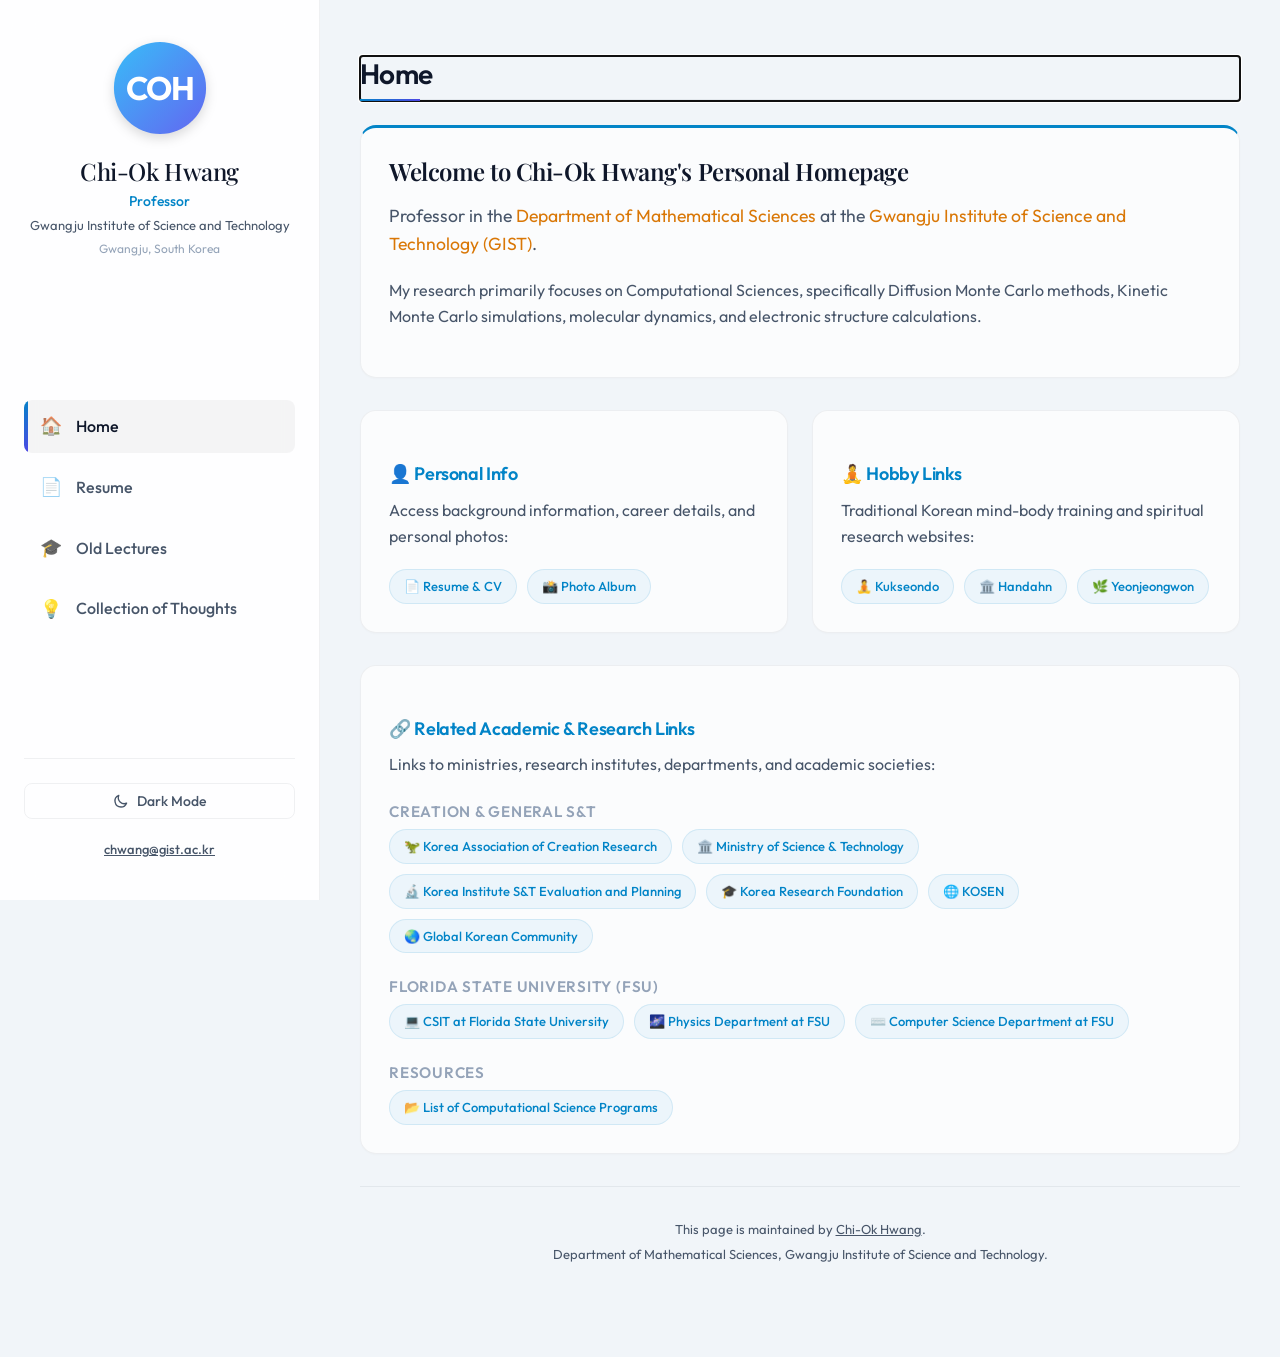
==== index.html @ 3be560d7 "Note Korean and English editions of the Bridge Math ebook." ====
<!DOCTYPE html>
<html lang="en" data-theme="dark">
<head>
  <meta charset="UTF-8">
  <meta name="viewport" content="width=device-width, initial-scale=1.0, viewport-fit=cover">
  <meta name="description" content="Personal Homepage of Chi-Ok Hwang, Professor in Department of Mathematical Sciences at Gwangju Institute of Science and Technology.">
  <title>Chi-Ok Hwang's Home Page</title>
  <!-- Google Fonts for premium typography -->
  <link rel="preconnect" href="https://fonts.googleapis.com">
  <link rel="preconnect" href="https://fonts.gstatic.com" crossorigin>
  <link href="https://fonts.googleapis.com/css2?family=Outfit:wght@300;400;500;600;700&family=Playfair+Display:ital,wght@0,500;0,600;1,500&display=swap" rel="stylesheet">
  <link rel="stylesheet" href="style.css">
</head>
<body>
  
  <!-- Skip Link for Keyboard Accessibility -->
  <a href="#main-content" class="skip-link">Skip to main content</a>

  <!-- Mobile Top Header Bar -->
  <header class="mobile-header">
    <button class="hamburger-btn" aria-label="Toggle Navigation Menu" aria-expanded="false" aria-controls="sidebar">
      <span class="hamburger-bar"></span>
      <span class="hamburger-bar"></span>
      <span class="hamburger-bar"></span>
    </button>
    <div class="mobile-title">Chi-Ok Hwang</div>
    <button class="theme-toggle-btn-mobile" aria-label="Toggle Color Theme">
      <svg class="sun-icon" fill="none" viewBox="0 0 24 24" stroke="currentColor"><path stroke-linecap="round" stroke-linejoin="round" stroke-width="2" d="M12 3v1m0 16v1m9-9h-1M4 12H3m15.364-6.364l-.707.707M6.343 17.657l-.707.707m0-12.728l.707.707m12.728 12.728l.707-.707M12 8a4 4 0 100 8 4 4 0 000-8z"/></svg>
      <svg class="moon-icon" fill="none" viewBox="0 0 24 24" stroke="currentColor"><path stroke-linecap="round" stroke-linejoin="round" stroke-width="2" d="M20.354 15.354A9 9 0 018.646 3.646 9.003 9.003 0 0012 21a9.003 9.003 0 008.354-5.646z"/></svg>
    </button>
  </header>

  <!-- Navigation Sidebar (Collapsible Drawer on Mobile) -->
  <aside id="sidebar" class="sidebar" aria-label="Main Navigation">
    <div class="sidebar-scroll">
      <!-- Profile Information -->
      <div class="profile-card">
        <div class="profile-avatar">
          <svg viewBox="0 0 100 100" class="avatar-svg" aria-hidden="true">
            <defs>
              <linearGradient id="avatar-grad" x1="0%" y1="0%" x2="100%" y2="100%">
                <stop offset="0%" stop-color="#38bdf8" />
                <stop offset="100%" stop-color="#6366f1" />
              </linearGradient>
            </defs>
            <circle cx="50" cy="50" r="48" fill="url(#avatar-grad)" />
            <text x="50%" y="54%" text-anchor="middle" dominant-baseline="middle" fill="#ffffff" font-size="34" font-family="Outfit, sans-serif" font-weight="700" letter-spacing="-1">COH</text>
          </svg>
        </div>
        <h1 class="profile-name">Chi-Ok Hwang</h1>
        <p class="profile-title">Professor</p>
        <p class="profile-institution">Gwangju Institute of Science and Technology</p>
        <p class="profile-location">Gwangju, South Korea</p>
      </div>

      <!-- Navigation Links -->
      <nav class="nav-menu">
        <a href="#home" class="nav-link active" data-target="home">
          <span class="nav-icon">🏠</span>
          <span class="nav-text">Home</span>
        </a>
        <a href="#resume" class="nav-link" data-target="resume">
          <span class="nav-icon">📄</span>
          <span class="nav-text">Resume</span>
        </a>
        <a href="#lectures" class="nav-link" data-target="lectures">
          <span class="nav-icon">🎓</span>
          <span class="nav-text">Old Lectures</span>
        </a>
        <a href="#thoughts" class="nav-link" data-target="thoughts">
          <span class="nav-icon">💡</span>
          <span class="nav-text">Collection of Thoughts</span>
        </a>
      </nav>

      <!-- Theme Toggle & Contact in Sidebar Footer -->
      <div class="sidebar-footer">
        <button class="theme-toggle-btn" aria-label="Toggle Color Theme">
          <span class="theme-btn-content dark-only">
            <svg class="theme-icon" fill="none" viewBox="0 0 24 24" stroke="currentColor"><path stroke-linecap="round" stroke-linejoin="round" stroke-width="2" d="M12 3v1m0 16v1m9-9h-1M4 12H3m15.364-6.364l-.707.707M6.343 17.657l-.707.707m0-12.728l.707.707m12.728 12.728l.707-.707M12 8a4 4 0 100 8 4 4 0 000-8z"/></svg>
            Light Mode
          </span>
          <span class="theme-btn-content light-only">
            <svg class="theme-icon" fill="none" viewBox="0 0 24 24" stroke="currentColor"><path stroke-linecap="round" stroke-linejoin="round" stroke-width="2" d="M20.354 15.354A9 9 0 018.646 3.646 9.003 9.003 0 0012 21a9.003 9.003 0 008.354-5.646z"/></svg>
            Dark Mode
          </span>
        </button>
        <div class="contact-quick">
          <a href="mailto:chwang@gist.ac.kr" class="contact-email">chwang@gist.ac.kr</a>
        </div>
      </div>
    </div>
  </aside>

  <!-- Sidebar Overlay for Mobile Nav -->
  <div class="sidebar-overlay" aria-hidden="true"></div>

  <!-- Main Content Container -->
  <main id="main-content" class="main-content">
    
    <!-- Fallback navigation for users with Javascript disabled -->
    <noscript>
      <div class="noscript-warning">
        <p><strong>Note:</strong> Some interactive features like search filtering require JavaScript. You can browse the entire homepage directly below.</p>
      </div>
    </noscript>

    <!-- SECTION: HOME -->
    <section id="home" class="content-section active" aria-labelledby="sec-home-title">
      <h2 id="sec-home-title" class="sr-only">Home</h2>
      <div class="section-content">
        <!-- Hero Introduction -->
        <div class="card" style="margin-bottom: 2rem; border-top: 3px solid var(--accent-primary);">
          <h3 style="font-size: 1.5rem; font-family: var(--font-serif); margin-top: 0; color: var(--text-primary);">Welcome to Chi-Ok Hwang's Personal Homepage</h3>
          <p style="font-size: 1.1rem; line-height: 1.6; margin-top: 1rem;">
            Professor in the <a href="http://college.gist.ac.kr/" target="_blank" rel="noopener noreferrer">Department of Mathematical Sciences</a> at the <a href="https://www.gist.ac.kr" target="_blank" rel="noopener noreferrer">Gwangju Institute of Science and Technology (GIST)</a>.
          </p>
          <p>
            My research primarily focuses on Computational Sciences, specifically Diffusion Monte Carlo methods, Kinetic Monte Carlo simulations, molecular dynamics, and electronic structure calculations.
          </p>
        </div>

        <div class="card-grid-2">
          <!-- Personal Information Card -->
          <div class="card">
            <h3 class="card-title">👤 Personal Info</h3>
            <p>Access background information, career details, and personal photos:</p>
            <div class="badge-list" style="margin-top: 1rem;">
              <a href="#resume" class="badge">📄 Resume & CV</a>
              <a href="http://minihp.cyworld.nate.com/pims/main/pims_photo.asp?tid=28931232&urlstr=phot" target="_blank" rel="noopener noreferrer" class="badge">📸 Photo Album</a>
            </div>
          </div>

          <!-- Hobby Links Card -->
          <div class="card">
            <h3 class="card-title">🧘 Hobby Links</h3>
            <p>Traditional Korean mind-body training and spiritual research websites:</p>
            <div class="badge-list" style="margin-top: 1rem;">
              <a href="http://www.ksd21.com" target="_blank" rel="noopener noreferrer" class="badge">🧘 Kukseondo</a>
              <a href="http://www.handahn.co.kr" target="_blank" rel="noopener noreferrer" class="badge">🏛️ Handahn</a>
              <a href="http://www.dahn.org" target="_blank" rel="noopener noreferrer" class="badge">🌿 Yeonjeongwon</a>
            </div>
          </div>
        </div>

        <!-- Related Links Card -->
        <div class="card" style="margin-bottom: 2rem;">
          <h3 class="card-title">🔗 Related Academic & Research Links</h3>
          <p>Links to ministries, research institutes, departments, and academic societies:</p>
          
          <h4 style="margin: 1.5rem 0 0.5rem; font-size: 0.95rem; color: var(--text-muted); text-transform: uppercase; letter-spacing: 0.05em;">Creation & General S&T</h4>
          <div class="badge-list" style="margin-bottom: 1.5rem;">
            <a href="http://www.kacr.or.kr" target="_blank" rel="noopener noreferrer" class="badge">🦖 Korea Association of Creation Research</a>
            <a href="http://www.most.go.kr/" target="_blank" rel="noopener noreferrer" class="badge">🏛️ Ministry of Science & Technology</a>
            <a href="http://www.kistep.re.kr/" target="_blank" rel="noopener noreferrer" class="badge">🔬 Korea Institute S&T Evaluation and Planning</a>
            <a href="http://www.krf.or.kr/" target="_blank" rel="noopener noreferrer" class="badge">🎓 Korea Research Foundation</a>
            <a href="http://www.kosen21.org/" target="_blank" rel="noopener noreferrer" class="badge">🌐 KOSEN</a>
            <a href="http://www.hanminjok.net" target="_blank" rel="noopener noreferrer" class="badge">🌏 Global Korean Community</a>
          </div>

          <h4 style="margin: 1rem 0 0.5rem; font-size: 0.95rem; color: var(--text-muted); text-transform: uppercase; letter-spacing: 0.05em;">Florida State University (FSU)</h4>
          <div class="badge-list" style="margin-bottom: 1.5rem;">
            <a href="http://www.csit.fsu.edu/" target="_blank" rel="noopener noreferrer" class="badge">💻 CSIT at Florida State University</a>
            <a href="http://www.physics.fsu.edu/" target="_blank" rel="noopener noreferrer" class="badge">🌌 Physics Department at FSU</a>
            <a href="http://www.cs.fsu.edu/" target="_blank" rel="noopener noreferrer" class="badge">⌨️ Computer Science Department at FSU</a>
          </div>

          <h4 style="margin: 1rem 0 0.5rem; font-size: 0.95rem; color: var(--text-muted); text-transform: uppercase; letter-spacing: 0.05em;">Resources</h4>
          <div class="badge-list">
            <a href="Comp_programs.html" class="badge">📂 List of Computational Science Programs</a>
          </div>
        </div>

        <!-- Maintenance Footer -->
        <footer style="margin-top: auto; padding: 2rem 0 1rem; border-top: 1px solid var(--border-color); font-size: 0.8125rem; color: var(--text-muted); text-align: center;">
          <p style="margin-bottom: 0.25rem;">
            This page is maintained by <a href="mailto:chwang@gist.ac.kr" style="color: var(--text-secondary); text-decoration: underline;">Chi-Ok Hwang</a>.
          </p>
          <p>
            Department of Mathematical Sciences, Gwangju Institute of Science and Technology.
          </p>
        </footer>
      </div>
    </section>

    <!-- SECTION: RESUME -->
    <section id="resume" class="content-section" aria-labelledby="sec-resume-title">
      <h2 id="sec-resume-title" class="sr-only">Resume</h2>
      <div class="section-content">
        
        <!-- Main Section Title Card -->
        <div class="card" style="margin-bottom: 2rem; border-top: 3px solid var(--accent-primary);">
          <h1 style="font-size: 2rem; font-family: var(--font-serif); margin: 0; color: var(--text-primary);">Curriculum Vitae</h1>
          <p style="margin-top: 0.5rem; font-style: italic;">Professor Chi-Ok Hwang — Academic and Research Profile</p>
          
          <!-- Quick Scroll Navigation -->
          <div class="badge-list" style="margin-top: 1rem;">
            <a href="#resume-education" class="badge">🎓 Education</a>
            <a href="#resume-employment" class="badge">💼 Employment</a>
            <a href="#resume-research" class="badge">🔬 Research Areas</a>
            <a href="#resume-publications" class="badge">📚 Publications</a>
            <a href="#resume-presentations" class="badge">🗣️ Presentations</a>
            <a href="#resume-honors" class="badge">🏆 Awards & Info</a>
          </div>
        </div>

        <!-- Timelines (Education & Employment) -->
        <div class="card-grid-2">
          <!-- Education Timeline Card -->
          <div class="card" id="resume-education">
            <h3 class="card-title">🎓 Education</h3>
            <div class="timeline">
              <div class="timeline-item">
                <div class="timeline-dot"></div>
                <div class="timeline-date">1996 – 1999</div>
                <div class="timeline-title">Ph.D. in Scientific Computing</div>
                <div class="timeline-subtitle"><a href="http://www.usm.edu/" target="_blank" rel="noopener noreferrer">University of Southern Mississippi</a></div>
                <p style="font-size: 0.8125rem; line-height: 1.4; margin-bottom: 0;">
                  Directed by <a href="http://www.cs.fsu.edu/~mascagni" target="_blank" rel="noopener noreferrer">Prof. Michael Mascagni</a>.<br>
                  Dissertation: <a href="Papers/dissertation.ps"><em>"A New Fluid Permeability Estimation in Periodic Grain Consolidation Models and Nonoverlapping and Overlapping Mono-Sized Sphere Models of Porous Media"</em></a>
                </p>
              </div>
              <div class="timeline-item">
                <div class="timeline-dot"></div>
                <div class="timeline-date">1994 – 1996</div>
                <div class="timeline-title">M.S. in Physics</div>
                <div class="timeline-subtitle"><a href="http://www.usm.edu/" target="_blank" rel="noopener noreferrer">University of Southern Mississippi</a></div>
                <p style="font-size: 0.8125rem; line-height: 1.4; margin-bottom: 0;">Computational Science emphasis.</p>
              </div>
              <div class="timeline-item">
                <div class="timeline-dot"></div>
                <div class="timeline-date">1989 – 1991</div>
                <div class="timeline-title">M.S. in Astronomy</div>
                <div class="timeline-subtitle"><a href="https://www.snu.ac.kr/" target="_blank" rel="noopener noreferrer">Seoul National University</a></div>
                <p style="font-size: 0.8125rem; line-height: 1.4; margin-bottom: 0;">
                  Cosmology focus.<br>
                  Thesis: <em>"Primordial Black Holes in the Very Early Universe"</em>
                </p>
              </div>
              <div class="timeline-item">
                <div class="timeline-dot"></div>
                <div class="timeline-date">1984 – 1988</div>
                <div class="timeline-title">B.S. in Astronomy</div>
                <div class="timeline-subtitle"><a href="https://www.snu.ac.kr/" target="_blank" rel="noopener noreferrer">Seoul National University</a></div>
                <p style="font-size: 0.8125rem; line-height: 1.4; margin-bottom: 0;">
                  Thesis: <em>"Galaxy Formation"</em>
                </p>
              </div>
              <div class="timeline-item">
                <div class="timeline-dot"></div>
                <div class="timeline-date">1981 – 1983</div>
                <div class="timeline-title">Suncheon High School (순천고등학교)</div>
                <div class="timeline-subtitle">33rd Graduating Class</div>
                <p style="font-size: 0.8125rem; line-height: 1.4; margin-bottom: 0; color: var(--text-muted);">
                  High School Diploma (33회)
                </p>
              </div>
              <div class="timeline-item">
                <div class="timeline-dot"></div>
                <div class="timeline-date">1978 – 1980</div>
                <div class="timeline-title">Gwangyang Okryong Middle School (광양옥룡중학교)</div>
                <div class="timeline-subtitle">7th Graduating Class</div>
                <p style="font-size: 0.8125rem; line-height: 1.4; margin-bottom: 0; color: var(--text-muted);">
                  Located in Okryong-myeon, Gwangyang-si (광양시 옥룡면 소재, 7회, 현재 폐교)
                </p>
              </div>
              <div class="timeline-item">
                <div class="timeline-dot"></div>
                <div class="timeline-date">1972 – 1977</div>
                <div class="timeline-title">Okryong Elementary School (옥룡국민학교)</div>
                <div class="timeline-subtitle">52nd Graduating Class (Currently 옥룡초등학교)</div>
                <p style="font-size: 0.8125rem; line-height: 1.4; margin-bottom: 0; color: var(--text-muted);">
                  Located in Okryong-myeon, Gwangyang-si (광양시 옥룡면 소재, 52회)
                </p>
              </div>
            </div>
          </div>

          <!-- Employment Timeline Card -->
          <div class="card" id="resume-employment">
            <h3 class="card-title">💼 Employment</h3>
            <div class="timeline">
              <div class="timeline-item">
                <div class="timeline-dot"></div>
                <div class="timeline-date">2017 – Present</div>
                <div class="timeline-title">Professor</div>
                <div class="timeline-subtitle">Gwangju Institute of Science and Technology (GIST)</div>
                <p style="font-size: 0.8125rem; margin-bottom: 0;">Research on Diffusion Monte Carlo methods, etc.</p>
              </div>
              <div class="timeline-item">
                <div class="timeline-dot"></div>
                <div class="timeline-date">2010 – 2017</div>
                <div class="timeline-title">Associate Professor</div>
                <div class="timeline-subtitle">Gwangju Institute of Science and Technology (GIST)</div>
                <p style="font-size: 0.8125rem; margin-bottom: 0;">Research on Diffusion Monte Carlo methods, etc.</p>
              </div>
              <div class="timeline-item">
                <div class="timeline-dot"></div>
                <div class="timeline-date">2006 – 2010</div>
                <div class="timeline-title">Senior Researcher</div>
                <div class="timeline-subtitle"><a href="https://www.nims.re.kr/" target="_blank" rel="noopener noreferrer">National Institute for Mathematical Sciences (NIMS)</a></div>
                <p style="font-size: 0.8125rem; margin-bottom: 0;">Daejeon, Korea. Research on Diffusion Monte Carlo.</p>
              </div>
              <div class="timeline-item">
                <div class="timeline-dot"></div>
                <div class="timeline-date">2005 – 2006</div>
                <div class="timeline-title">Research Professor</div>
                <div class="timeline-subtitle">Computer Aided Molecular Design Research Center, Soongsil University</div>
                <p style="font-size: 0.8125rem; margin-bottom: 0;">Research on Ising Antiferromagnetic Models.</p>
              </div>
              <div class="timeline-item">
                <div class="timeline-dot"></div>
                <div class="timeline-date">2003 – 2005</div>
                <div class="timeline-title">Visiting Professor</div>
                <div class="timeline-subtitle">Computational Electronics Center, Inha University</div>
                <p style="font-size: 0.8125rem; margin-bottom: 0;">KMC for dopant diffusion in Si, molecular dynamics for ion implantation, SIESTA/VASP calculations.</p>
              </div>
              <div class="timeline-item">
                <div class="timeline-dot"></div>
                <div class="timeline-date">2002 – 2003</div>
                <div class="timeline-title">Research Professor</div>
                <div class="timeline-subtitle">Innovative Technology Center for Radiation Safety, Hanyang University</div>
                <p style="font-size: 0.8125rem; margin-bottom: 0;">Research on Monte Carlo methods for Nuclear Engineering.</p>
              </div>
              <div class="timeline-item">
                <div class="timeline-dot"></div>
                <div class="timeline-date">1999 – 2002</div>
                <div class="timeline-title">PostDoctoral Research Associate</div>
                <div class="timeline-subtitle">Florida State University</div>
                <p style="font-size: 0.8125rem; margin-bottom: 0;">Research on SPRNG (Parallel Random Number Generators).</p>
              </div>
              <div class="timeline-item">
                <div class="timeline-dot"></div>
                <div class="timeline-date">1998 – 1999</div>
                <div class="timeline-title">Research Assistant</div>
                <div class="timeline-subtitle">University of Southern Mississippi</div>
                <p style="font-size: 0.8125rem; margin-bottom: 0;">Research on First Passage Algorithms.</p>
              </div>
              <div class="timeline-item">
                <div class="timeline-dot"></div>
                <div class="timeline-date">1995 – 1997</div>
                <div class="timeline-title">Teaching Assistant</div>
                <div class="timeline-subtitle">University of Southern Mississippi</div>
                <p style="font-size: 0.8125rem; margin-bottom: 0;">Instructed Astronomy and Physics Labs.</p>
              </div>
              <div class="timeline-item">
                <div class="timeline-dot"></div>
                <div class="timeline-date">1992 – 1994</div>
                <div class="timeline-title">Instructor</div>
                <div class="timeline-subtitle">Private Educational Institute</div>
                <p style="font-size: 0.8125rem; margin-bottom: 0;">Taught high school students.</p>
              </div>
              <div class="timeline-item">
                <div class="timeline-dot"></div>
                <div class="timeline-date">1990 – 1992</div>
                <div class="timeline-title">Teaching Assistant</div>
                <div class="timeline-subtitle">Seoul National University</div>
                <p style="font-size: 0.8125rem; margin-bottom: 0;">Helped Astronomy professors.</p>
              </div>
            </div>
          </div>
        </div>

        <!-- Research Areas & Memberships -->
        <div class="card-grid-2">
          <!-- Research Areas -->
          <div class="card" id="resume-research">
            <h3 class="card-title">🔬 Research Areas</h3>
            <div class="badge-list" style="margin-top: 1rem;">
              <span class="badge">Ab-initio electronic structure calculations (SIESTA, VASP)</span>
              <span class="badge">Molecular dynamics for ion implantation</span>
              <span class="badge">Kinetic (Lattice) Monte Carlo for dopant diffusion</span>
              <span class="badge">Hybrid Monte Carlo for particle transport (Nuclear Eng)</span>
              <span class="badge">Green's Function Last-Passage Algorithms</span>
              <span class="badge">Green's Function First-Passage Algorithms</span>
              <span class="badge">Monte Carlo Simulations</span>
              <span class="badge">SPRNG (Scalable Parallel Random Number Generators)</span>
              <span class="badge">Parallel computing using MPI</span>
              <span class="badge">Numerical solutions of Differential Equations</span>
            </div>
          </div>

          <!-- Professional Memberships -->
          <div class="card" id="resume-honors">
            <h3 class="card-title">🌐 Memberships & Awards</h3>
            <h4 style="font-size: 0.95rem; margin-top: 0.5rem; color: var(--text-primary);">Professional Memberships:</h4>
            <ul style="margin-left: 1.25rem; margin-bottom: 1rem;">
              <li>Korean Mathematical Society (KMS)</li>
              <li>Korean Society for Industrial and Applied Mathematics (KSIAM)</li>
              <li>Korean Physical Society (KPS)</li>
            </ul>
            <h4 style="font-size: 0.95rem; color: var(--text-primary);">Awards & Honors:</h4>
            <ul style="margin-left: 1.25rem; margin-bottom: 0;">
              <li><strong>2004 – 2005:</strong> KOSEN Expert</li>
              <li><strong>1999:</strong> Elected to Sigma Pi Sigma (National Physics Honor Society, USM Chapter)</li>
              <li><strong>1995 – 1997:</strong> Rotary Foundation Multi-Year Ambassadorial Scholarship ($10,000/year)</li>
            </ul>
          </div>
        </div>

        <!-- Publications & Presentations (Filterable Section) -->
        <div class="card" id="resume-publications" style="margin-bottom: 2rem;">
          <h2 style="font-size: 1.5rem; margin-bottom: 1rem;">Publications & Presentations</h2>
          <p style="margin-bottom: 1.5rem;">Use the options below to instantly search and filter publications, conference papers, and presentations by keyword, year, or document type.</p>
          
          <!-- SEARCH AND FILTER CONTROLS -->
          <div class="search-container">
            <div class="search-input-wrapper">
              <svg class="search-icon" fill="none" viewBox="0 0 24 24" stroke="currentColor"><path stroke-linecap="round" stroke-linejoin="round" stroke-width="2" d="M21 21l-6-6m2-5a7 7 0 11-14 0 7 7 0 0114 0z"/></svg>
              <input type="text" id="resume-search" class="search-input" placeholder="Search by title, venue, authors..." aria-label="Search Publications">
            </div>
            
            <select id="resume-filter-type" class="filter-select" aria-label="Filter by Type">
              <option value="all">All Types</option>
              <option value="journal">International Journals</option>
              <option value="national-journal">National Journals</option>
              <option value="book">Books & Chapters</option>
              <option value="talk">Presentations & Talks</option>
              <option value="preprint">Preprints</option>
              <option value="etc">Other Registry & Misc</option>
            </select>

            <select id="resume-filter-year" class="filter-select" aria-label="Filter by Year">
              <option value="all">All Years</option>
              <option value="2026">2026</option>
              <option value="2025">2025</option>
              <option value="2024">2024</option>
              <option value="2023">2023</option>
              <option value="2022">2022</option>
              <option value="2021">2021</option>
              <option value="2020">2020</option>
              <option value="2019">2019</option>
              <option value="2018">2018</option>
              <option value="2017">2017</option>
              <option value="2016">2016</option>
              <option value="2015">2015</option>
              <option value="2014">2014</option>
              <option value="2013">2013</option>
              <option value="2012">2012</option>
              <option value="2011">2011</option>
              <option value="2010">2010</option>
              <option value="2009">2009</option>
              <option value="2008">2008</option>
              <option value="2007">2007</option>
              <option value="2006">2006</option>
              <option value="2005">2005</option>
              <option value="2004">2004</option>
              <option value="2003">2003</option>
              <option value="2002">2002</option>
              <option value="2001">2001</option>
              <option value="2000">2000</option>
              <option value="1999">1999</option>
              <option value="1998">1998</option>
              <option value="1991">1991</option>
            </select>
          </div>

          <!-- Empty State Message -->
          <div id="filter-empty-state" class="empty-state" style="display: none;">
            <p style="font-size: 1.1rem; margin-bottom: 0.5rem; color: var(--text-primary);">No matching items found</p>
            <p style="font-size: 0.875rem; margin-bottom: 0;">Try adjusting your keyword search or changing the filters.</p>
          </div>

          <div id="publications-list-container">
            <!-- GROUP: INTERNATIONAL JOURNALS -->
            <div class="pub-group" data-group-type="journal">
              <h3 style="border-bottom: 1px solid var(--border-color); padding-bottom: 0.25rem; margin-bottom: 1rem; margin-top: 2rem;">International Journal Papers</h3>
              <ol class="filterable-list" style="display: flex; flex-direction: column; gap: 0.875rem;">
                <li data-year="2025" data-type="journal">
                  Muhammad Awais, Taeil Yoon, Chi-Ok Hwang and Byeongha Lee, <span class="pub-title">"DenSFA-PU: Learning to unwrap phase in severe noisy conditions"</span>, <em>Optics &amp; Laser Technology</em>, 187, 112757 (2025)
                </li>
                <li data-year="2024" data-type="journal">
                  Jaeho Kim and Chi-Ok Hwang, <span class="pub-title">"Electrical properties of the unit square plate"</span>, <em>Journal of Electrostatics</em>, 129, 103907 (2024)
                </li>
                <li data-year="2023" data-type="journal">
                  Youngjoo Chung, C.-O. Hwang and Hyun Seok Yang, <a href="Papers/JSTAT_CHwang2007.pdf">"Algebraic properties of Riemannian manifolds"</a>, <em>General Relativity and Gravitation</em>, 55, 92 (2023)
                </li>
                <li data-year="2023" data-type="journal">
                  Jinseong Son, Dongheyon Shin and C.-O. Hwang, <a href="Papers/JSTAT_CHwang2007.pdf">"Walk-on-Hemispheres first-passage algorithm"</a>, <em>Scientific Reports</em>, 13, 1143 (2023)
                </li>
                <li data-year="2023" data-type="journal">
                  H. Jang, U. Yu and C.-O. Hwang, <a href="Papers/JSTAT_CHwang2007.pdf">"Octupole Last-Passage Algorithm for Charge Density on the Fichera-Corner Conducting Surface"</a>, <em>Advanced Theory and Simulations</em>, 202300436 (2023)
                </li>
                <li data-year="2022" data-type="journal">
                  Jinseong Son, Junhyeok Im and C.-O. Hwang, <a href="Papers/JSTAT_CHwang2007.pdf">"Sphere Last-Passage Algorithm for Charge Density on a Smooth (Convex) Conducting Surface"</a>, <em>Advanced Theory and Simulations</em>, 202200608 (2022)
                </li>
                <li data-year="2022" data-type="journal">
                  Chanyong Park, C.-O. Hwang, Kyungchan Cho and Se-Jin Kim, <a href="Papers/JSTAT_CHwang2007.pdf">"Dual geometry of entanglement entropy via deep learning"</a>, <em>Physical Review D</em>, 106, 106017 (2022)
                </li>
                <li data-year="2021" data-type="journal">
                  Unjong Yu, Hoseung Jang and C.-O. Hwang, <a href="Papers/JSTAT_CHwang2007.pdf">"A diffusion Monte Carlo method for charge density on a conducting surface at non-constant potentials"</a>, <em>Monte Carlo Methods and Applications</em>, 27(4), pp315-324 (2021)
                </li>
                <li data-year="2021" data-type="journal">
                  H. Jang, J. Park, U. Yu and C.-O. Hwang, <a href="Papers/JSTAT_CHwang2007.pdf">"Quadrupole Last-passage Algorithm for Charge Density on an L-Shaped Conducting Surface"</a>, <em>Advanced Theory and Simulations</em>, doi:10.1002/adts.202100180 (2021)
                </li>
                <li data-year="2021" data-type="journal">
                  H. Jang, J. Park, U. Yu and C.-O. Hwang, <a href="Papers/JSTAT_CHwang2007.pdf">"Last-passage Monte Carlo Algorithm for Charge Density on a Conducting Spherical Surface"</a>, <em>Journal of Scientific Computing</em>, doi:10.1007/s10915-021-01594-w (Aug. 6, 2021)
                </li>
                <li data-year="2021" data-type="journal">
                  H. Jang, J. Given, U. Yu and C.-O. Hwang, <a href="Papers/JSTAT_CHwang2007.pdf">"Last-passage Algorithm for Charge Distribution over a Finite Region"</a>, <em>Advanced Theory and Simulations</em>, doi:10.1002/adts.202000268 (Jan. 4, 2021)
                </li>
                <li data-year="2020" data-type="journal">
                  H. Jang, U. Yu, Y. Chung and C.-O. Hwang, <a href="Papers/">"Off-centered Last-passage Monte Carlo Algorithm for the Charge Density on a Flat Conducting Surface"</a>, <em>Advanced Theory and Simulations</em>, 3(8) (July 10, 2020)
                </li>
                <li data-year="2020" data-type="journal">
                  C.-O. Hwang, M. Kim, <a href="Papers/">"Infinite Parallel Plates Algorithm"</a>, <em>Advanced Theory and Simulations</em>, 3(6), doi:10.1002/adts.202000014 (May 5, 2020)
                </li>
                <li data-year="2020" data-type="journal">
                  C.-O. Hwang, Mi Do, <a href="Papers/">"Fast Diffusion Monte Carlo Sampling via Conformal Map"</a>, <em>Applied Mathematics</em>, 11, pp35-41 (Jan. 2020)
                </li>
                <li data-year="2019" data-type="journal">
                  C.-O. Hwang, Youngmin Ko, Mingyo Kim and Jiseop Lim, <span class="pub-title">"Comment on 'Radial dependence of induced current density and small pixel effect in parallel-plate detectors'"</span>, <em>IEEE Transaction on Nuclear Science</em>, 66(9), pp2153-2155 (Sept. 2019)
                </li>
                <li data-year="2017" data-type="journal">
                  C.-O. Hwang, Y. Kim, C. Im and S. Lee, <span class="pub-title">"Buffon's Needle Algorithm to Estimate &pi;"</span>, <em>Applied Mathematics</em>, 8, pp275-279 (March 3, 2017)
                </li>
                <li data-year="2016" data-type="journal">
                  W. Kwak, Sanghyun Kim, and C.-O. Hwang, <span class="pub-title">"Phase Transitions of 2D Triangular Antiferromagnetic Ising Model in a Uniform Magnetic Field near h=0 and T=0"</span>, <em>Journal of Physics: Conference Series</em>, 750, 012012, pp1-5 (2016)
                </li>
                <li data-year="2016" data-type="journal">
                  C.-O. Hwang, S. Park and W. Kwak, <span class="pub-title">"Study of the Antiferromagnetic Blume-Capel Model on kagome Lattice"</span>, <em>Journal of Physics: Conference Series</em>, 750, 012016, pp1-4 (2016)
                </li>
                <li data-year="2015" data-type="journal">
                  C.-O. Hwang, Sungpyo Hong and Jinwoo Kim, <a href="Papers/JCP_2001.pdf">"Off-centered 'Walk-on-Spheres' (WOS) Algorithm"</a>, <em>Journal of Computational Physics</em>, 303, pp331-335 (Dec. 15, 2015)
                </li>
                <li data-year="2014" data-type="journal">
                  C.-O. Hwang, S.-Y. Kim, <span class="pub-title">"Field-induced Kosterlitz-Thouless Transition in Critical Triangular-lattice Antiferromagnets"</span>, <em>Monte Carlo Methods and Applications</em>, 20(3), pp217-221 (2014)
                </li>
                <li data-year="2011" data-type="journal">
                  S.-Y. Ha, T. Ha, C.-O. Hwang, and H. Lee, <span class="pub-title">"Nonlinear Instability of the One-Dimensional Vlasov-Yukawa System"</span>, <em>Journal of Mathematical Physics</em>, 52, 033301, pp1-23 (2 Mar. 2011)
                </li>
                <li data-year="2010" data-type="journal">
                  C.-O. Hwang and S.-Y. Kim, <span class="pub-title">"Yang-Lee Zeros of the Triangular Ising Antiferromagnets"</span>, <em>Physica A: Statistical Mechanics and its Applications</em>, 389, pp5650-5654 (2010)
                </li>
                <li data-year="2010" data-type="journal">
                  C.-O. Hwang, M. Mascagni and T. Won, <span class="pub-title">"Review: Monte Carlo Methods for Cube Capacitance"</span>, <em>Mathematics and Computers in Simulation</em>, 80, pp1089-1095 (2010)
                </li>
                <li data-year="2009" data-type="journal">
                  C.-O. Hwang, <a href="Papers/COHwang_PRE2009.pdf">"Six-state clock model on the square lattice: Fisher zero approach with Wang-Landau sampling"</a>, <em>Physical Review E</em>, 80, 042103 (29 Oct. 2009)
                </li>
                <li data-year="2009" data-type="journal">
                  J.H.Yoo, C.-O. Hwang and T. Won, <a href="Papers/.ps">"Minimized Atomistic Model (MAM) and Main Evolution Path for Dominant BmIn Clusters in Boron Diffusion"</a>, <em>Molecular Simulation</em>, 35(9), pp714-718 (Aug. 2009)
                </li>
                <li data-year="2008" data-type="journal">
                  S.-Y. Kim, C.-O. Hwang and J. M. Kim, <a href="Papers/NPB_SYKim2008.pdf.pdf">"Partition Function Zeros of the Antiferromagnetic Ising Model on Triangular Lattice in the Complex Temperature Plane for Nonzero Magnetic Field"</a>, <em>Nuclear Physics B</em>, 805, pp441-450 (June 2008)
                </li>
                <li data-year="2008" data-type="journal">
                  C.-O. Hwang, S.-Y. Kim, D. Kang and J. M. Kim, <a href="Papers/JKPS_CHwang2008.pdf">"Thermodynamic Properties of the Triangular-Lattice Ising Antiferromagnet in a Uniform Magnetic Field"</a>, <em>Journal of the Korean Physical Society</em>, 52, S203-S208 (Feb. 2008)
                </li>
                <li data-year="2007" data-type="journal">
                  K.-S. Yoon, C.-O. Hwang, and T. Won, <a href="Papers/JKPS_KSYoon2007.pdf">"Determination of the KMC Parameters for Indium Diffusion in Silicon Substrates via an Ab-Initio Calculation"</a>, <em>Journal of the Korean Physical Society</em>, 50(6), pp1651-1655 (June 2007)
                </li>
                <li data-year="2007" data-type="journal">
                  C.-O. Hwang, S.-Y. Kim, D. Kang and J. M. Kim, <a href="Papers/JSTAT_CHwang2007.pdf">"Ising Antiferromagnets in a Nonzero Uniform Magnetic Field"</a>, <em>Journal of Statistical Mechanics: Theory and Experiment</em>, L05001:1-8 (May 2007)
                </li>
                <li data-year="2006" data-type="journal">
                  C.-O. Hwang, <a href="Papers/JCP_Dec2006.pdf">"Self-Diffusion Constants in Silicon: Ab Initio Calculations in Combination with Classical Rate Theory"</a>, <em>Journal of Chemical Physics</em>, 125, pp226101-1~3 (Dec. 14, 2006)
                </li>
                <li data-year="2006" data-type="journal">
                  C.-O. Hwang and J. A. Given, <a href="Papers/PRE_Hwang2006.pdf">"Last-Passage Monte Carlo Algorithm for Mutual Capacitance"</a>, <em>Physical Review E</em>, 74, 027701 (pp1-3) (Aug. 4, 2006)
                </li>
                <li data-year="2006" data-type="journal">
                  K.-S. Yoon, C.-O. Hwang, Y.-H.Yoo, and T. Won, <a href="Papers/JKPS_April2006.pdf">"First-Principles Investigation of Indium Diffusion in Silicon Substrates"</a>, <em>Journal of the Korean Physical Society</em>, 48, pp535-539 (Apr. 2006)
                </li>
                <li data-year="2005" data-type="journal">
                  C.-O. Hwang and T. Won, <a href="Papers/JKPS_Nov2005.pdf">"Last-passage Algorithms for Corner Charge Singularity of Conductors"</a>, <em>Journal of the Korean Physical Society</em>, 47, ppS464-S466 (Nov. 2005)
                </li>
                <li data-year="2005" data-type="journal">
                  J.-H.Yoo, C.-O. Hwang, B.-J. Kim and T.-Y. Won, <a href="Papers/MS_2005.pdf">"Simple Atomistic Modeling of Dominant BmIn Clusters in Boron Diffusion"</a>, <em>Molecular Simulation</em>, 31, pp817-824 (Oct. 15, 2005)
                </li>
                <li data-year="2004" data-type="journal">
                  C.-O. Hwang and T. Won, <a href="Papers/JKPS_Dec2004.pdf">"Edge Charge Singularity of Conductors"</a>, <em>Journal of the Korean Physical Society</em>, 45, ppS551-S553 (Dec. 2004)
                </li>
                <li data-year="2004" data-type="journal">
                  C.-O. Hwang and M. Mascagni, <a href="Papers/JAP_2004.pdf">"Electrical Capacitance of the Unit Cube"</a>, <em>Journal of Applied Physics</em>, 95(7), pp3798-3802 (April 1, 2004)
                </li>
                <li data-year="2004" data-type="journal">
                  C.-O. Hwang, <a href="Papers/JKPS2004a.pdf">"Extrapolation Technique in the 'Walk on Spheres' Method for the Capacitance of the Unit Cube"</a>, <em>Journal of the Korean Physical Society</em>, 44(2), pp469-470 (Feb. 2004)
                </li>
                <li data-year="2003" data-type="journal">
                  C.-O. Hwang and M. Mascagni, <a href="Papers/IMACS_2003_3.pdf">"Analysis and Comparison of Green's Function First-Passage Algorithms with 'Walk on Spheres' Algorithms"</a>, <em>Mathematics and Computers in Simulation</em>, 63(6), pp605-613 (Nov. 24, 2003)
                </li>
                <li data-year="2003" data-type="journal">
                  J. A. Given and C.-O. Hwang, <a href="Papers/PRE_2003.pdf">"Edge Distribution Method for Solving Elliptic Boundary Value Problems with Boundary Singularities"</a>, <em>Physical Review E</em>, 68, 046128 (pp1-6) (Oct. 27, 2003)
                </li>
                <li data-year="2003" data-type="journal">
                  M. Mascagni and C.-O.Hwang, <a href="Papers/IMACS_2003_2.pdf">"&epsilon;-Shell Error Analysis in 'Walk On Spheres' Algorithms"</a>, <em>Mathematics and Computers in Simulation</em>, 63(2), pp93-104 (Jun. 10, 2003)
                </li>
                <li data-year="2003" data-type="journal">
                  C.-O. Hwang, M. Mascagni and J. A. Given, <a href="Papers/IMACS_2003_1.pdf">"A Feynman-Kac Path-Integral Implementation for Poisson's Equation Using an h-conditioned Green's Function"</a>, <em>Mathematics and Computers in Simulation</em>, 62(3-6), pp347-355 (Mar. 3, 2003)
                </li>
                <li data-year="2003" data-type="journal">
                  C.-O. Hwang and M. Mascagni, <a href="Papers/JKPS_Jan2003.pdf">"Capacitance of the Unit Cube"</a>, <em>Journal of the Korean Physical Society</em>, 42, ppL1-L4 (Jan. 15, 2003)
                </li>
                <li data-year="2002" data-type="journal">
                  J. A. Given, C.-O. Hwang and M. Mascagni, <a href="Papers/PRE_2002.pdf">"First- and Last-Passage Monte Carlo Algorithms for the Charge Density Distribution on a Conducting Surface"</a>, <em>Physical Review E</em>, 66, 056704 (pp1-8) (Nov. 22, 2002)
                </li>
                <li data-year="2001" data-type="journal">
                  C.-O. Hwang, J. A. Given and M. Mascagni, <span class="pub-title">"Rapid Diffusion Monte Carlo Algorithms for Fluid Dynamic Permeability"</span>, <em>Monte Carlo Methods and Applications</em>, 7(3-4), pp213-222 (2001)
                </li>
                <li data-year="2001" data-type="journal">
                  C.-O. Hwang, J. A. Given and M. Mascagni, <a href="Papers/JCP_2001.pdf">"The Simulation-Tabulation Method for Classical Diffusion Monte Carlo"</a>, <em>Journal of Computational Physics</em>, 174(2), pp925-946 (Dec. 10, 2001)
                </li>
                <li data-year="2001" data-type="journal">
                  J. A. Given, M. Mascagni and C.-O. Hwang, <a href="Papers/LSSC2001.pdf">"Continuous Path Brownian Trajectories for Diffusion Monte Carlo Via First- and Last-Passage Distributions"</a>, <em>Lecture Notes in Computer Science</em>, 2179, pp46-57 (June 2001)
                </li>
                <li data-year="2001" data-type="journal">
                  C.-O. Hwang and M. Mascagni, <a href="Papers/ICCS2001.pdf">"A Feynman-Kac Path-Integral Implementation for Poisson's Equation"</a>, <em>Lecture Notes in Computer Science</em>, 2073, pp1282-1288 (May 2001)
                </li>
                <li data-year="2001" data-type="journal">
                  C.-O. Hwang and M. Mascagni, <a href="Papers/APL00787.pdf">"Efficient Modified 'Walk On Spheres' Algorithm for the Linearized Poisson-Boltzmann Equation"</a>, <em>Applied Physics Letters</em>, 78(6), pp787-789 (Feb. 5, 2001)
                </li>
                <li data-year="2000" data-type="journal">
                  C.-O. Hwang, J. A. Given and M. Mascagni, <a href="Papers/PHF_2000.pdf">"On the Rapid Estimation of Permeability for Porous Media Using Brownian Motion Paths"</a>, <em>Physics of Fluids</em>, 12(7), pp1699-1709 (July 2000)
                </li>
              </ol>
            </div>

            <!-- GROUP: BOOKS -->
            <div class="pub-group" data-group-type="book">
              <h3 style="border-bottom: 1px solid var(--border-color); padding-bottom: 0.25rem; margin-bottom: 1rem; margin-top: 2rem;">Books</h3>
              <ol class="filterable-list" style="display: flex; flex-direction: column; gap: 0.875rem;">
                <li data-year="2026" data-type="book">
                  Chi-Ok Hwang, 영문판 <a href="https://www.yes24.com/product/goods/195845033" target="_blank" rel="noopener noreferrer">“Bridge between High School Math and College Math”</a>, 한글판 <a href="https://ebook-product.kyobobook.co.kr/dig/epd/ebook/E000013527328" target="_blank" rel="noopener noreferrer">“고교 수학에서 대학 수학으로”</a>, 이앤북스 (전자책, 한글판·영문판, 2026년 9월 10일 출간)
                </li>
                <li data-year="2018" data-type="book">
                  존 조던, <a href="https://product.kyobobook.co.kr/detail/S000001923872" target="_blank" rel="noopener noreferrer">“로봇 수업: 인공 지능 시대의 필수 교양”</a>, 장진호·최원일·황치옥 공역, 사이언스북스 (2018년 6월 25일 출간)
                </li>
                <li data-year="2017" data-type="book">
                  김환석·서보명·이용주·이창익·임소연·장진호·최원일·황치옥 공저, <a href="https://product.kyobobook.co.kr/detail/S000001959845" target="_blank" rel="noopener noreferrer">“포스트 휴머니즘과 문명의 전환: 새로운 인간은 가능한가?”</a>, 씨아이알 (2017년 12월 30일 출간)
                </li>
                <li data-year="2014" data-type="book">
                  황치옥, <span class="pub-title">“과학과종교의시간과공간”</span>, 생각의힘 (2014년 9월 30일 출간)
                </li>
              </ol>

              <h3 style="border-bottom: 1px solid var(--border-color); padding-bottom: 0.25rem; margin-bottom: 1rem; margin-top: 2rem;">Refereed Chapters in Edited Volumes</h3>
              <ol class="filterable-list" style="display: flex; flex-direction: column; gap: 0.875rem;">
                <li data-year="2012" data-type="book">
                  C.-O. Hwang, <a href="Papers/.ps">"Solving Partial Differential Equations via Random Walks: A Review"</a>, <em>Statistical Mechanics and Random Walks</em>, A. Skogseid and C. Fasano, editors, Nova Science Publishers, Inc., pp433-442 (2012)
                </li>
                <li data-year="2006" data-type="book">
                  C.-O. Hwang, M. Mascagni and N. Simonov, <a href="Papers/.ps">"Monte Carlo Methods for the Linearized Poisson-Boltzmann Equation"</a>, <em>CFD Collection: Monte Carlo Methods</em>, Hyper Technology Software, 2006.
                </li>
                <li data-year="2004" data-type="book">
                  J. A. Given, C.-O. Hwang and M. Mascagni, <a href="Papers/.ps">"First- and Last-Passage Algorithms In Diffusion Monte Carlo"</a>, <em>New Directions in Statistical Physics: Econophysics, Bioinformatics, and Pattern Recognition</em>, L. T. Wille, editor, Springer-Verlag: Berlin/New York, pp47-66 (Jan. 2004).
                </li>
              </ol>
            </div>

            <!-- GROUP: NATIONAL JOURNALS -->
            <div class="pub-group" data-group-type="national-journal">
              <h3 style="border-bottom: 1px solid var(--border-color); padding-bottom: 0.25rem; margin-bottom: 1rem; margin-top: 2rem;">Refereed National Journal Papers</h3>
              <ol class="filterable-list" style="display: flex; flex-direction: column; gap: 0.875rem;">
                <li data-year="2020" data-type="national-journal">
                  H. I. Park, S. Pahadia, C. Hwang and C.-O. Hwang, <a href="Papers/">"Numerical Analysis of Chords Summation Algorithm for &pi; Value"</a>, <em>Journal of Applied Mathematics and Informatics</em>, 38(3-4), pp277-290 (March 2020)
                </li>
                <li data-year="2013" data-type="national-journal">
                  W.-J. Sim, Y.-W Kim, C.-O. Hwang, <span class="pub-title">"A Study on the Network Landscape of Korean Folktales"</span>, <em>Journal of Korean Oral Literature</em>, 37, pp73-105 (Dec. 2013)
                </li>
                <li data-year="2004" data-type="national-journal">
                  C.-O. Hwang, J. Seo, O. Kwon, K. Kim and T. Won, <span class="pub-title">"An Introduction to Kinetic Monte Carlo Methods for Nano-scale Diffusion Process Modeling"</span>, <em>Journal of the Institute of Electronics Engineers of Korea</em>, 41-SD(6), pp435-441 (June 2004)
                </li>
                <li data-year="2003" data-type="national-journal">
                  C.-O. Hwang, <a href="Papers/.ps">"Quasi-Random Number Generation in the View of Parallel Implementation"</a>, <em>Trends in Mathematics</em>, 6(2), pp155-162 (Dec. 2003)
                </li>
                <li data-year="1991" data-type="national-journal">
                  C. O. Hwang, J. J. Hyun, <a href="Papers/quasi_random_final.pdf">"Primordial Black Holes in the Very Early Universe"</a>, <em>Publications of the Korean Astronomical Society (P.K.A.S.)</em>, 6(1), pp38-49 (Dec. 1991)
                </li>
              </ol>
            </div>

            <!-- GROUP: PRESENTATIONS & TALKS -->
            <div class="pub-group" data-group-type="talk">
              <h3 style="border-bottom: 1px solid var(--border-color); padding-bottom: 0.25rem; margin-bottom: 1rem; margin-top: 2rem;" id="resume-presentations">Academic Presentations & Talks</h3>
              <ul class="filterable-list" style="list-style-type: none; padding-left: 0; display: flex; flex-direction: column; gap: 0.875rem;">
                <li data-year="2016" data-type="talk" style="border-left: 2px solid var(--border-color); padding-left: 0.75rem;">
                  <strong>Oct 2016:</strong> Korean Physical Society 2016 Fall Meeting, Kimdaejung Convention Center, Gwangju, Korea. Poster: <a href="Slides/.ps"><em>"Infinite Parallel Plates Algorithm"</em></a>
                </li>
                <li data-year="2016" data-type="talk" style="border-left: 2px solid var(--border-color); padding-left: 0.75rem;">
                  <strong>Aug 2016:</strong> International Conference on Innovative Material Science and Technology (IMST 2016), Shenzhen, China. Talk: <a href="Slides/.ps"><em>"First- and Last-Passage Monte Carlo Algorithms for Charge Density on a Conducting Surface"</em></a>
                </li>
                <li data-year="2016" data-type="talk" style="border-left: 2px solid var(--border-color); padding-left: 0.75rem;">
                  <strong>Feb 2016:</strong> 29th Annual CSP Workshop, The University of Georgia, Athens, USA. Talk: <a href="Slides/.ps"><em><span class="pub-title">"Phase Transitions of 2D Triangular Antiferromagnetic Ising Model in a Uniform Magnetic Field near h=0 and T=0"</span></em></a>
                </li>
                <li data-year="2015" data-type="talk" style="border-left: 2px solid var(--border-color); padding-left: 0.75rem;">
                  <strong>Nov 2015:</strong> 6th GIST-European Universities Joint Workshop, GIST, Gwangju, Korea. Talk: <a href="Slides/.ps"><em>"First- and Last-passage Monte Carlo Algorithms for Charge Density on a Conducting Surface: A Review"</em></a>
                </li>
                <li data-year="2015" data-type="talk" style="border-left: 2px solid var(--border-color); padding-left: 0.75rem;">
                  <strong>Oct 2015:</strong> Korean Physical Society 2015 Fall Meeting, Gyeongju, Korea. Talk: <a href="Slides/.ps"><em>"Off-centered 'Walk-on-Spheres' (WOS) Algorithm"</em></a>
                </li>
                <li data-year="2015" data-type="talk" style="border-left: 2px solid var(--border-color); padding-left: 0.75rem;">
                  <strong>July 2015:</strong> 10th IMACS Seminar on Monte Carlo Methods (MCM2015), Linz, Austria. Talk: <em><span class="pub-title">"Monte Carlo Methods for Charge Density on a Conducting Surface"</span></em>
                </li>
                <li data-year="2015" data-type="talk" style="border-left: 2px solid var(--border-color); padding-left: 0.75rem;">
                  <strong>Apr 2015:</strong> Korean Mathematical Society 2015 Spring Meeting, Pusan National University, Pusan, Korea. Talk: <a href="Slides/.ps"><em>"Off-centered 'Walk on Spheres' (WOS) Algorithm"</em></a>
                </li>
                <li data-year="2014" data-type="talk" style="border-left: 2px solid var(--border-color); padding-left: 0.75rem;">
                  <strong>Aug 2014:</strong> International Congress of Mathematicians (ICM 2014), COEX, Seoul, Korea. Talk: <a href="Slides/.ps"><em>"Last-passage Algorithms for the Charge Density on a Conducting Surface"</em></a>
                </li>
                <li data-year="2013" data-type="talk" style="border-left: 2px solid var(--border-color); padding-left: 0.75rem;">
                  <strong>Nov 2013:</strong> GIST SCENT Annual Workshop, GIST, Gwangju, Korea. Talk: <a href="Slides/.ps"><em>"Electrostatic Charge Density on Conducting Surfaces via First-passage and Last-passage Algorithms"</em></a>
                </li>
                <li data-year="2013" data-type="talk" style="border-left: 2px solid var(--border-color); padding-left: 0.75rem;">
                  <strong>Nov 2013:</strong> 11th International Conference on Nano Science and Nano Technology (ICNST 2013), Chosun University, Gwangju, Korea. Poster: <a href="Slides/.ps"><em>"Extended Last-Passage Algorithms for the Charge Density on a Conducting Surface with a Charge"</em></a>
                </li>
                <li data-year="2013" data-type="talk" style="border-left: 2px solid var(--border-color); padding-left: 0.75rem;">
                  <strong>July 2013:</strong> 25th IUPAP International Conference on Statistical Physics, SNU, Seoul, Korea. Poster: <a href="Slides/.ps"><em>"Extended Last-Passage Algorithms for the Charge Density on a Conducting Surface with a Charge"</em></a>
                </li>
                <li data-year="2010" data-type="talk" style="border-left: 2px solid var(--border-color); padding-left: 0.75rem;">
                  <strong>July-Aug 2010:</strong> Summer Research Visiting at University of Washington, Seattle, USA.
                </li>
                <li data-year="2009" data-type="talk" style="border-left: 2px solid var(--border-color); padding-left: 0.75rem;">
                  <strong>Oct 2009:</strong> Korean Physical Society 2009 Fall Meeting, Changwon, Korea. Talk: <a href="Slides/.ps"><em>"Weak Landau Damping Instability Simulation using PIC"</em></a>
                </li>
                <li data-year="2009" data-type="talk" style="border-left: 2px solid var(--border-color); padding-left: 0.75rem;">
                  <strong>Sept 2009:</strong> 7th International Conference of Computational Methods in Sciences and Engineering (ICCMSE2009), Rhodes, Greece. Talk: <a href="Slides/.ps"><em>"Field-induced Kosterlitz-Thouless Transition in Critical Triangular-lattice Antiferromagnets: Yang-Lee Zero Analysis"</em></a>
                </li>
                <li data-year="2009" data-type="talk" style="border-left: 2px solid var(--border-color); padding-left: 0.75rem;">
                  <strong>Aug 2009:</strong> 15th Workshop for Statistical Physics, Kwangju, Korea. Talk: <a href="Slides/.ps"><em>"Scaling Exponents of 2-D Triangular Ising Antiferromagnets in an External Magnetic Field"</em></a>
                </li>
                <li data-year="2008" data-type="talk" style="border-left: 2px solid var(--border-color); padding-left: 0.75rem;">
                  <strong>Oct 2008:</strong> Korean Physical Society 2008 Fall Meeting, Gwangju, Korea. Poster: <a href="Slides/.ps"><em>"Thermal Exponents from Specific Heat: 2-D Triangular-lattice Ising Antiferromagnets in an External Magnetic Field"</em></a>
                </li>
                <li data-year="2008" data-type="talk" style="border-left: 2px solid var(--border-color); padding-left: 0.75rem;">
                  <strong>Oct 2008:</strong> Korean Mathematical Society 2008 Fall Meeting, Jeju, Korea. Talk: <a href="Slides/.ps"><em>"New Directions of Statistical Physics in the Age of Computational Sciences: Yang-Lee Zero Approach for 2-D Triangular Antiferromagnets"</em></a>
                </li>
                <li data-year="2008" data-type="talk" style="border-left: 2px solid var(--border-color); padding-left: 0.75rem;">
                  <strong>Oct 2008:</strong> NIMS 2008 Conference & 4th East Asia SIAM Conference, Daejeon, Korea. Talk: <a href="Slides/.ps"><em>"New Directions of Statistical Physics in the Age of Computational Science: Yang-Lee Zero Phase Transition Approach for 2-D Triangular Antiferromagnets"</em></a>
                </li>
                <li data-year="2008" data-type="talk" style="border-left: 2px solid var(--border-color); padding-left: 0.75rem;">
                  <strong>Apr 2008:</strong> Korean Mathematical Society 2008 Spring Meeting, Daegu, Korea. Talk: <a href="Slides/.ps"><em>"Numerical Study on the Evolution of Tachyon Kink with Electric Field"</em></a>
                </li>
                <li data-year="2008" data-type="talk" style="border-left: 2px solid var(--border-color); padding-left: 0.75rem;">
                  <strong>Apr 2008:</strong> Korean Physical Society 2008 Spring Meeting, Daejeon, Korea. Poster: <a href="Slides/.ps"><em><span class="pub-title">"Yang-Lee Zeros of the Triangular Ising Antiferromagnets"</span></em></a>
                </li>
                <li data-year="2008" data-type="talk" style="border-left: 2px solid var(--border-color); padding-left: 0.75rem;">
                  <strong>Jan 2008:</strong> Physics and Applied Physics International Conference, Chungbuk National University, Korea. Talk: <em><span class="pub-title">"Empirical Analysis on Error Convergence in a Random Walk Implementation for the Heat Equation"</span></em>
                </li>
                <li data-year="2007" data-type="talk" style="border-left: 2px solid var(--border-color); padding-left: 0.75rem;">
                  <strong>Oct 2007:</strong> KMS / KPS 2007 Fall Meetings. Talks & Posters: <a href="Slides/.ps"><em>"Kosterlitz-Thouless Transition of the Triangular Ising Antiferromagnets in a Magnetic Field"</em></a>
                </li>
                <li data-year="2007" data-type="talk" style="border-left: 2px solid var(--border-color); padding-left: 0.75rem;">
                  <strong>Apr 2007:</strong> KMS Spring Meeting, Inha University, Korea. Talk: <a href="Slides/.ps"><em>"A Feynman-Kac Formula Implementation for the Linearized Poisson-Boltzmann Equation"</em></a>
                </li>
                <li data-year="2007" data-type="talk" style="border-left: 2px solid var(--border-color); padding-left: 0.75rem;">
                  <strong>Apr 2007:</strong> KPS Spring Meeting, Kangwon Province, Korea. Poster: <a href="Slides/.ps"><em>"Partition function zero: Ising six-state clock model on square lattice"</em></a>
                </li>
                <li data-year="2006" data-type="talk" style="border-left: 2px solid var(--border-color); padding-left: 0.75rem;">
                  <strong>Dec 2006:</strong> NIMS Workshop on Scientific Computing, Daejeon, Korea. Talk: <a href="Slides/.ps"><em>"Diffusion Monte Carlo Methods for Elliptic Partial Differential Equations"</em></a>
                </li>
                <li data-year="2006" data-type="talk" style="border-left: 2px solid var(--border-color); padding-left: 0.75rem;">
                  <strong>Oct 2006:</strong> KPS Fall Meeting, Daegu, Korea. Poster: <a href="Slides/.ps"><em>"Fisher Zeros of the 2-D Triangular-lattice Ising Antiferromagnets in an External Magnetic Field"</em></a>
                </li>
                <li data-year="2006" data-type="talk" style="border-left: 2px solid var(--border-color); padding-left: 0.75rem;">
                  <strong>July 2006:</strong> 2nd KIAS Conference on Statistical Physics, Seoul, Korea. Poster: <a href="Slides/.ps"><em>"Ising Antiferromagnets in a Nonzero Uniform Magnetic Field"</em></a>
                </li>
                <li data-year="2006" data-type="talk" style="border-left: 2px solid var(--border-color); padding-left: 0.75rem;">
                  <strong>Apr 2006:</strong> KPS Spring Meeting. Poster: <a href="Slides/.ps"><em>"Magnetization of Ising Models at Zero Temperature in a Magnetic Field"</em></a>
                </li>
                <li data-year="2005" data-type="talk" style="border-left: 2px solid var(--border-color); padding-left: 0.75rem;">
                  <strong>Oct 2005:</strong> KPS Fall Meeting, Jeonju, Korea. Poster: <a href="Slides/.ps"><em>"Last-Passage Monte Carlo Algorithms for Mutual Capacitance"</em></a>
                </li>
                <li data-year="2005" data-type="talk" style="border-left: 2px solid var(--border-color); padding-left: 0.75rem;">
                  <strong>May 2005:</strong> 5th IMACS Seminar on Monte Carlo Methods (MCM2005), FSU, Florida, USA. Talk: <em>"Monte Carlo Methods for Cube Capacitance"</em> and (on behalf of J.H. Yoo) <a href="Slides/MCM2005/.ps"><em>"Simple Atomistic Model with Dominant Clusters..."</em></a>
                </li>
                <li data-year="2005" data-type="talk" style="border-left: 2px solid var(--border-color); padding-left: 0.75rem;">
                  <strong>Apr 2005:</strong> KPS Spring Meeting, Seoul, Korea. Talk: <em><span class="pub-title">"Boron Diffusion in Si: VASP and Transition State Theory Tools"</span></em>
                </li>
                <li data-year="2005" data-type="talk" style="border-left: 2px solid var(--border-color); padding-left: 0.75rem;">
                  <strong>Feb 2005:</strong> 12th Korean Conference on Semiconductors, Seoul, Korea. Talk: <a href="Slides/.ppt"><em>"Corner Charge Singularity of Conductors using Last-passage Algorithms"</em></a>
                </li>
                <li data-year="2004" data-type="talk" style="border-left: 2px solid var(--border-color); padding-left: 0.75rem;">
                  <strong>Oct 2004:</strong> KPS Fall Meeting, Jeju, Korea. Talks: <a href="Slides/.ps"><em>"Kinetic Lattice Monte Carlo without System Constraints"</em></a> and <a href="Slides/.ps"><em>"Cyberinfrastructure and Computational Science"</em></a>
                </li>
                <li data-year="2004" data-type="talk" style="border-left: 2px solid var(--border-color); padding-left: 0.75rem;">
                  <strong>Oct 2004:</strong> Korea Supercomputing Workshop 2004, Daejeon, Korea. Talk: <a href="Slides/.ps"><em>"Scalable Parallel Random Number Generators (SPRNG) and Message Passing Interface (MPI)"</em></a>
                </li>
                <li data-year="2004" data-type="talk" style="border-left: 2px solid var(--border-color); padding-left: 0.75rem;">
                  <strong>Apr 2004:</strong> KPS Spring Meeting, Suwon, Korea. Talks: <a href="Slides/.ppt"><em>"Kinetic Monte Carlo Modeling of Dilute Boron Diffusion in Si..."</em></a> and <a href="Slides/Extrapol_WOS_cube.ps"><em>"What is scientific computing or computational science?"</em></a>
                </li>
                <li data-year="2004" data-type="talk" style="border-left: 2px solid var(--border-color); padding-left: 0.75rem;">
                  <strong>Mar 2004:</strong> 12th ISPSA-2004, Gyeongju, Korea. Poster: <a href="Slides/Extrapol_WOS_cube.ps"><em>"Edge Charge Singularity of Conductors"</em></a> and (NSTI Nanotech, Boston) <a href="Slides/.ps"><em>"Corner Charge Singularity"</em></a>
                </li>
                <li data-year="2003" data-type="talk" style="border-left: 2px solid var(--border-color); padding-left: 0.75rem;">
                  <strong>Oct 2003:</strong> KPS Fall Meeting, Daegu, Korea. Poster: <a href="Slides/.ps"><em>"Monte Carlo Edge Distribution Method for Solving Elliptic Boundary Value Problems..."</em></a>
                </li>
                <li data-year="2003" data-type="talk" style="border-left: 2px solid var(--border-color); padding-left: 0.75rem;">
                  <strong>Apr 2003:</strong> KPS Spring Meeting, Seoul, Korea. Talk: <a href="Slides/Corner_Singularity.ps"><em>"Extrapolation Technique in the WOS Monte Carlo Method for the Unit Cube Capacitance"</em></a>
                </li>
                <li data-year="2002" data-type="talk" style="border-left: 2px solid var(--border-color); padding-left: 0.75rem;">
                  <strong>Oct 2002:</strong> 50th Anniversary KPS Fall Meeting, Hanyang University, Seoul. Talk: <a href="Slides/Extrapol_WOS_cube.ps"><em>"Computing Charge Densities Near Conductor Edges via Backward Random Walk"</em></a>
                </li>
                <li data-year="2001" data-type="talk" style="border-left: 2px solid var(--border-color); padding-left: 0.75rem;">
                  <strong>Oct 2001:</strong> KPS Fall Meeting, Gwangju, Korea. Talk: <a href="Slides/KPS2002Fall/Last_Passage.ps"><em>"Continuous Path Brownian Trajectories for Diffusion Monte Carlo via First- and Last-Passage Distributions"</em></a>
                </li>
                <li data-year="2001" data-type="talk" style="border-left: 2px solid var(--border-color); padding-left: 0.75rem;">
                  <strong>Sept 2001:</strong> 3rd IMACS Seminar on Monte Carlo Methods (MCM2001), Salzburg, Austria. Talk: <a href="Slides/KPS2001Fall/Review.ps"><em>"A Feynman-Kac Formula Implementation for the Linearized Poisson-Boltzmann Equation"</em></a>
                </li>
                <li data-year="2001" data-type="talk" style="border-left: 2px solid var(--border-color); padding-left: 0.75rem;">
                  <strong>July 2001:</strong> ENUMATH, Ischia Porto, Italy. Talk: <a href="Slides/MCM2001/FK_LPB_slides.ps"><em>"A Feynman-Kac Path-Integral Implementation for Poisson's Equation Using an h-conditioned Green's Function"</em></a>
                </li>
                <li data-year="2001" data-type="talk" style="border-left: 2px solid var(--border-color); padding-left: 0.75rem;">
                  <strong>May 2001:</strong> ICCS 2001, San Francisco, USA. Talk: <a href="Slides/ENUMATH2001/ENUMATH2001.ps"><em>"A Feynman-Kac Path-Integral Implementation for Poisson's Equation"</em></a>
                </li>
                <li data-year="2000" data-type="talk" style="border-left: 2px solid var(--border-color); padding-left: 0.75rem;">
                  <strong>July 2000:</strong> Monte Carlo for PDEs, Monaco. Talk (by advisor Mascagni): <a href="Slides/ICCS2001/index.html"><em>"A new fluid permeability estimation in periodic grain consolidation models..."</em></a>
                </li>
                <li data-year="1999" data-type="talk" style="border-left: 2px solid var(--border-color); padding-left: 0.75rem;">
                  <strong>Mar 1999:</strong> APS Centennial Meeting, Atlanta, USA. Poster: <a href="http://www-sop.inria.fr/omega/MONTECARLO/pages/program.html#STOCHASTIC%20MODELS%20AND%20MONTE%20CARLO%20ALGORITHMS%20FOR%20PARTICLES%20TRANSPORT"><em>"A new fluid permeability estimation in nonoverlapping and overlapping sphere model porous media"</em></a>
                </li>
                <li data-year="1999" data-type="talk" style="border-left: 2px solid var(--border-color); padding-left: 0.75rem;">
                  <strong>Feb 1999:</strong> SC 740 Spring Seminar, USM, MS, USA. Talk: <a href="http://www.aps.org/meet/CENT99/BAPS/abs/S8199056.html"><em>"A new fluid permeability estimation..."</em></a>
                </li>
                <li data-year="1998" data-type="talk" style="border-left: 2px solid var(--border-color); padding-left: 0.75rem;">
                  <strong>Dec 1998:</strong> First Southern Symposium on Computing, USM, MS, USA. Talk: <a href="Slides0/index.html"><em>"A New Fluid Permeability Estimation"</em></a>
                </li>
                <li data-year="1998" data-type="talk" style="border-left: 2px solid var(--border-color); padding-left: 0.75rem;">
                  <strong>Oct 1998:</strong> Alliance Institute on Parallel Computing, NCSA, UIUC, IL, USA.
                </li>
                <li data-year="1998" data-type="talk" style="border-left: 2px solid var(--border-color); padding-left: 0.75rem;">
                  <strong>Apr 1998:</strong> Workshop on High Performance Monte Carlo Tools, Stennis Space Center, MS, USA.
                </li>
              </ul>
            </div>

            <!-- GROUP: PREPRINTS -->
            <div class="pub-group" data-group-type="preprint">
              <h3 style="border-bottom: 1px solid var(--border-color); padding-bottom: 0.25rem; margin-bottom: 1rem; margin-top: 2rem;">Preprints</h3>
              <ol class="filterable-list" style="display: flex; flex-direction: column; gap: 0.875rem;">
                <li data-year="2009" data-type="preprint">
                  C.-O. Hwang and S.-Y. Kim, <a href="http://www.elsevier.nl">"Scaling Exponents of 2-D Triangular Ising Antiferromagnets in an External Magnetic Field"</a>, submitted to <em>Journal of Statistical Mechanics: Theory and Experiment</em>, 2009.
                </li>
              </ol>
            </div>

            <!-- GROUP: OTHER REGISTERED AND MISC -->
            <div class="pub-group" data-group-type="etc">
              <h3 style="border-bottom: 1px solid var(--border-color); padding-bottom: 0.25rem; margin-bottom: 1rem; margin-top: 2rem;">Registered Software & Misc Articles</h3>
              <ol class="filterable-list" style="display: flex; flex-direction: column; gap: 0.875rem;">
                <li data-year="2008" data-type="etc">
                  C.-O. Hwang, <a href="Papers/.ps">“Mutual capacitance 계산 예,”</a> 프로그램등록 (2008-01-181-000292) (Jan. 21, 2008).
                </li>
                <li data-year="2008" data-type="etc">
                  C.-O. Hwang, <a href="Papers/.ps">"과학이란 무엇인가?,"</a> <em>한국전력연구원 2008 KEPRI저널 봄호, 통권27호 삶과 과학 이야기</em> (Spring 2008).
                </li>
                <li data-year="2005" data-type="etc">
                  C.-O. Hwang and T. Won, <a href="Papers/.ps">“틈새원자와 결공의 열처리를 위한 격자 있는 동력학적 몬테카알로,”</a> 프로그램등록 (2005-01-121-001550) (Mar. 16, 2005).
                </li>
                <li data-year="2005" data-type="etc">
                  C.-O. Hwang and T. Won, <a href="Papers/.ps">“Dilute Boron의 열처리를 위한 동력학적 몬테카알로,”</a> 프로그램등록 (2005-01-121-001549) (Mar. 16, 2005).
                </li>
                <li data-year="2005" data-type="etc">
                  C.-O. Hwang, <a href="Papers/.ps">"Computational science & engineering or scientific computing?,"</a> Online Publication in <em>"Webzine"</em>, Vol. 41 (Sept. 2005).
                </li>
                <li data-year="2004" data-type="etc">
                  C.-O. Hwang and T. Won, <a href="Papers/.ps">“정육면체 모양의 완전도체 전기용량 계산,”</a> 프로그램등록 (2004-01-12-167) (Jan. 14, 2004).
                </li>
                <li data-year="2002" data-type="etc">
                  C.-O. Hwang, <a href="Papers/SC_Newsletter.hwp">"What is scientific computing?,"</a> <em>Newsletter of Innovative Technology Center for Radiation Safety at Hanyang University</em>, Vol. 2, No. 4, pp4-5 (Dec. 2002).
                </li>
                <li data-year="2002" data-type="etc">
                  C.-O. Hwang, <a href="Papers/SC_Newsletter.hwp">"Translation in Korean of 'Astronomical Insights',"</a> <em>Creation News Magazine</em>, No. 134, pp48-50 (Nov.-Dec. 2002).
                </li>
              </ol>
            </div>

          </div>
        </div>

      </div>
    </section>

    <!-- SECTION: LECTURES -->
    <section id="lectures" class="content-section" aria-labelledby="sec-lectures-title">
      <h2 id="sec-lectures-title" class="sr-only">Lectures</h2>
      <div class="section-content">
        
        <!-- Main Section Title Card -->
        <div class="card" style="margin-bottom: 2rem; border-top: 3px solid var(--accent-primary);">
          <h1 style="font-size: 2rem; font-family: var(--font-serif); margin: 0; color: var(--text-primary);">Old Lectures</h1>
          <p style="margin-top: 0.5rem; font-style: italic;">Archived course materials from Inha University, Incheon, Korea (2003)</p>
        </div>

        <div class="card-grid">
          <!-- Course 1 Card -->
          <div class="card">
            <h2 style="font-size: 1.4rem; color: var(--accent-primary); border-bottom: 1px solid var(--border-color); padding-bottom: 0.5rem; margin-bottom: 1.5rem; display: flex; flex-direction: column;">
              Monte Carlo Methods and Molecular Dynamics
              <span style="font-size: 0.8125rem; font-family: var(--font-sans); color: var(--text-muted); font-weight: normal; margin-top: 0.25rem;">Spring 2003 — Inha University</span>
            </h2>
            
            <ul style="list-style-type: none; padding-left: 0; display: flex; flex-direction: column; gap: 0.75rem;">
              <li style="display: flex; align-items: center; flex-wrap: wrap;">
                <span style="background-color: rgba(59, 130, 246, 0.1); border: 1px solid rgba(59, 130, 246, 0.2); color: #3b82f6; padding: 0.15rem 0.5rem; font-size: 0.75rem; border-radius: 4px; margin-right: 0.5rem; font-weight: 600;">HWP</span>
                <a href="Inha_lecture_docu/Spring2003/evaluation.hwp" target="_blank" rel="noopener noreferrer">Evaluation File</a>
              </li>
              <li style="display: flex; align-items: center; flex-wrap: wrap;">
                <span style="background-color: rgba(239, 68, 68, 0.1); border: 1px solid rgba(239, 68, 68, 0.2); color: #ef4444; padding: 0.15rem 0.5rem; font-size: 0.75rem; border-radius: 4px; margin-right: 0.5rem; font-weight: 600;">PDF</span>
                <a href="Inha_lecture_docu/Spring2003/MC_Inha_lecture.pdf" target="_blank" rel="noopener noreferrer">Lecture Notes I</a>
              </li>
              <li style="display: flex; align-items: center; flex-wrap: wrap;">
                <span style="background-color: rgba(239, 68, 68, 0.1); border: 1px solid rgba(239, 68, 68, 0.2); color: #ef4444; padding: 0.15rem 0.5rem; font-size: 0.75rem; border-radius: 4px; margin-right: 0.5rem; font-weight: 600;">PDF</span>
                <a href="Inha_lecture_docu/Spring2003/MC_MPI_SPRNG.pdf" target="_blank" rel="noopener noreferrer">Monte Carlo MPI with SPRNG</a>
              </li>
              <li style="display: flex; align-items: center; flex-wrap: wrap;">
                <span style="background-color: rgba(239, 68, 68, 0.1); border: 1px solid rgba(239, 68, 68, 0.2); color: #ef4444; padding: 0.15rem 0.5rem; font-size: 0.75rem; border-radius: 4px; margin-right: 0.5rem; font-weight: 600;">PDF</span>
                <a href="Inha_lecture_docu/Spring2003/Laplace.pdf" target="_blank" rel="noopener noreferrer">Solving Partial Differential Equations using Brownian Motion Simulation I</a>
              </li>
              <li style="display: flex; align-items: center; flex-wrap: wrap;">
                <span style="background-color: rgba(239, 68, 68, 0.1); border: 1px solid rgba(239, 68, 68, 0.2); color: #ef4444; padding: 0.15rem 0.5rem; font-size: 0.75rem; border-radius: 4px; margin-right: 0.5rem; font-weight: 600;">PDF</span>
                <a href="Inha_lecture_docu/Spring2003/KMC_Ch8.pdf" target="_blank" rel="noopener noreferrer">Kinetic Monte Carlo Reading Material I</a>
              </li>
              <li style="display: flex; align-items: center; flex-wrap: wrap;">
                <span style="background-color: rgba(239, 68, 68, 0.1); border: 1px solid rgba(239, 68, 68, 0.2); color: #ef4444; padding: 0.15rem 0.5rem; font-size: 0.75rem; border-radius: 4px; margin-right: 0.5rem; font-weight: 600;">PDF</span>
                <a href="Inha_lecture_docu/Spring2003/kmc_summary.pdf" target="_blank" rel="noopener noreferrer">Kinetic Monte Carlo Reading Material II</a>
              </li>
              <li style="display: flex; align-items: center; flex-wrap: wrap;">
                <span style="background-color: rgba(16, 185, 129, 0.1); border: 1px solid rgba(16, 185, 129, 0.2); color: #10b981; padding: 0.15rem 0.5rem; font-size: 0.75rem; border-radius: 4px; margin-right: 0.5rem; font-weight: 600;">PS</span>
                <a href="Inha_lecture_docu/Spring2003/ICCS2001.ps" target="_blank" rel="noopener noreferrer">Solving Laplace Equation and its Applications Reference</a>
              </li>
              <li style="display: flex; align-items: center; flex-wrap: wrap;">
                <span style="background-color: rgba(239, 68, 68, 0.1); border: 1px solid rgba(239, 68, 68, 0.2); color: #ef4444; padding: 0.15rem 0.5rem; font-size: 0.75rem; border-radius: 4px; margin-right: 0.5rem; font-weight: 600;">PDF</span>
                <a href="Inha_lecture_docu/Spring2003/Poisson_LPB_Heat.pdf" target="_blank" rel="noopener noreferrer">Solving Poisson, Linearized Poisson-Boltzmann and Heat Equations Reference</a>
              </li>
              <li style="display: flex; align-items: center; flex-wrap: wrap;">
                <span style="background-color: rgba(249, 115, 22, 0.1); border: 1px solid rgba(249, 115, 22, 0.2); color: #f97316; padding: 0.15rem 0.5rem; font-size: 0.75rem; border-radius: 4px; margin-right: 0.5rem; font-weight: 600;">PPT</span>
                <a href="Inha_lecture_docu/Spring2003/MD_Ion_Implantation.ppt" target="_blank" rel="noopener noreferrer">Molecular Dynamics Reference Presentation</a>
              </li>
              <li style="display: flex; align-items: center; flex-wrap: wrap;">
                <span style="background-color: rgba(239, 68, 68, 0.1); border: 1px solid rgba(239, 68, 68, 0.2); color: #ef4444; padding: 0.15rem 0.5rem; font-size: 0.75rem; border-radius: 4px; margin-right: 0.5rem; font-weight: 600;">PDF</span>
                <a href="Inha_lecture_docu/Spring2003/MC_QM_Inha_lecture.pdf" target="_blank" rel="noopener noreferrer">Quantum Monte Carlo Reference Notes</a>
              </li>
            </ul>
          </div>

          <!-- Course 2 Card -->
          <div class="card">
            <h2 style="font-size: 1.4rem; color: var(--accent-primary); border-bottom: 1px solid var(--border-color); padding-bottom: 0.5rem; margin-bottom: 1.5rem; display: flex; flex-direction: column;">
              Semiconductor Process Modeling and Simulation
              <span style="font-size: 0.8125rem; font-family: var(--font-sans); color: var(--text-muted); font-weight: normal; margin-top: 0.25rem;">Fall 2003 — Inha University</span>
            </h2>
            
            <ul style="list-style-type: none; padding-left: 0; display: flex; flex-direction: column; gap: 0.75rem;">
              <li style="display: flex; align-items: center; flex-wrap: wrap;">
                <span style="background-color: rgba(59, 130, 246, 0.1); border: 1px solid rgba(59, 130, 246, 0.2); color: #3b82f6; padding: 0.15rem 0.5rem; font-size: 0.75rem; border-radius: 4px; margin-right: 0.5rem; font-weight: 600;">HWP</span>
                <a href="Inha_lecture_docu/Fall2003/Lecture_Plan.hwp" target="_blank" rel="noopener noreferrer">Lecture Plan</a>
              </li>
              <li style="display: flex; align-items: center; flex-wrap: wrap;">
                <span style="background-color: rgba(59, 130, 246, 0.1); border: 1px solid rgba(59, 130, 246, 0.2); color: #3b82f6; padding: 0.15rem 0.5rem; font-size: 0.75rem; border-radius: 4px; margin-right: 0.5rem; font-weight: 600;">HWP</span>
                <a href="Inha_lecture_docu/Fall2003/evaluation.hwp" target="_blank" rel="noopener noreferrer">Evaluation File</a>
              </li>
              <li style="display: flex; align-items: center; flex-wrap: wrap;">
                <span style="background-color: rgba(59, 130, 246, 0.1); border: 1px solid rgba(59, 130, 246, 0.2); color: #3b82f6; padding: 0.15rem 0.5rem; font-size: 0.75rem; border-radius: 4px; margin-right: 0.5rem; font-weight: 600;">HWP</span>
                <a href="Inha_lecture_docu/Fall2003/Logic_circuit.hwp" target="_blank" rel="noopener noreferrer">Logic Circuit Reference Document</a>
              </li>
              <li style="display: flex; align-items: center; flex-wrap: wrap;">
                <span style="background-color: rgba(239, 68, 68, 0.1); border: 1px solid rgba(239, 68, 68, 0.2); color: #ef4444; padding: 0.15rem 0.5rem; font-size: 0.75rem; border-radius: 4px; margin-right: 0.5rem; font-weight: 600;">PDF</span>
                <a href="Inha_lecture_docu/Fall2003/Basic_UNIX_Tutorial.pdf" target="_blank" rel="noopener noreferrer">Basic Unix Tutorial Reference</a>
              </li>
              <li style="display: flex; align-items: center; flex-wrap: wrap;">
                <span style="background-color: rgba(239, 68, 68, 0.1); border: 1px solid rgba(239, 68, 68, 0.2); color: #ef4444; padding: 0.15rem 0.5rem; font-size: 0.75rem; border-radius: 4px; margin-right: 0.5rem; font-weight: 600;">PDF</span>
                <a href="Inha_lecture_docu/Fall2003/ssh-tutorial.pdf" target="_blank" rel="noopener noreferrer">SSH Tutorial Reference</a>
              </li>
              <li style="display: flex; align-items: center; flex-wrap: wrap;">
                <span style="background-color: rgba(239, 68, 68, 0.1); border: 1px solid rgba(239, 68, 68, 0.2); color: #ef4444; padding: 0.15rem 0.5rem; font-size: 0.75rem; border-radius: 4px; margin-right: 0.5rem; font-weight: 600;">PDF</span>
                <a href="Inha_lecture_docu/Fall2003/vi_tutorial.pdf" target="_blank" rel="noopener noreferrer">vi Editor Tutorial Reference</a>
              </li>
              <li style="display: flex; align-items: center; flex-wrap: wrap;">
                <span style="background-color: rgba(249, 115, 22, 0.1); border: 1px solid rgba(249, 115, 22, 0.2); color: #f97316; padding: 0.15rem 0.5rem; font-size: 0.75rem; border-radius: 4px; margin-right: 0.5rem; font-weight: 600;">PPT</span>
                <a href="Inha_lecture_docu/Fall2003/Ion_Implantation.ppt" target="_blank" rel="noopener noreferrer">Ion Implantation: Perspective</a>
              </li>
              <li style="display: flex; align-items: center; flex-wrap: wrap;">
                <span style="background-color: rgba(249, 115, 22, 0.1); border: 1px solid rgba(249, 115, 22, 0.2); color: #f97316; padding: 0.15rem 0.5rem; font-size: 0.75rem; border-radius: 4px; margin-right: 0.5rem; font-weight: 600;">PPT</span>
                <a href="Inha_lecture_docu/Fall2003/Stopping_Powers.ppt" target="_blank" rel="noopener noreferrer">Ion Implantation: Stopping Powers</a>
              </li>
              <li style="display: flex; align-items: center; flex-wrap: wrap;">
                <span style="background-color: rgba(249, 115, 22, 0.1); border: 1px solid rgba(249, 115, 22, 0.2); color: #f97316; padding: 0.15rem 0.5rem; font-size: 0.75rem; border-radius: 4px; margin-right: 0.5rem; font-weight: 600;">PPT</span>
                <a href="Inha_lecture_docu/Fall2003/MD_General.ppt" target="_blank" rel="noopener noreferrer">Molecular Dynamics: Perspective</a>
              </li>
              <li style="display: flex; align-items: center; flex-wrap: wrap;">
                <span style="background-color: rgba(249, 115, 22, 0.1); border: 1px solid rgba(249, 115, 22, 0.2); color: #f97316; padding: 0.15rem 0.5rem; font-size: 0.75rem; border-radius: 4px; margin-right: 0.5rem; font-weight: 600;">PPT</span>
                <a href="Inha_lecture_docu/Fall2003/UT-MARLOWE.ppt" target="_blank" rel="noopener noreferrer">Ion Implantation Package: UT-MARLOWE Perspective</a>
              </li>
              <li style="display: flex; align-items: center; flex-wrap: wrap;">
                <span style="background-color: rgba(249, 115, 22, 0.1); border: 1px solid rgba(249, 115, 22, 0.2); color: #f97316; padding: 0.15rem 0.5rem; font-size: 0.75rem; border-radius: 4px; margin-right: 0.5rem; font-weight: 600;">PPT</span>
                <a href="Inha_lecture_docu/Fall2003/Moldy.ppt" target="_blank" rel="noopener noreferrer">Molecular Dynamics: Moldy Perspective</a>
              </li>
              <li style="display: flex; align-items: center; flex-wrap: wrap;">
                <span style="background-color: rgba(139, 92, 246, 0.1); border: 1px solid rgba(139, 92, 246, 0.2); color: #8b5cf6; padding: 0.15rem 0.5rem; font-size: 0.75rem; border-radius: 4px; margin-right: 0.5rem; font-weight: 600;">LINK</span>
                <a href="http://www.earth.ox.ac.uk/~keith" target="_blank" rel="noopener noreferrer">Molecular Dynamics Package: Moldy Download</a>
              </li>
              <li style="display: flex; align-items: center; flex-wrap: wrap;">
                <span style="background-color: rgba(239, 68, 68, 0.1); border: 1px solid rgba(239, 68, 68, 0.2); color: #ef4444; padding: 0.15rem 0.5rem; font-size: 0.75rem; border-radius: 4px; margin-right: 0.5rem; font-weight: 600;">PDF</span>
                <a href="Inha_lecture_docu/Fall2003/moldy.pdf" target="_blank" rel="noopener noreferrer">Moldy Manual</a>
              </li>
              <li style="display: flex; align-items: center; flex-wrap: wrap;">
                <span style="background-color: rgba(249, 115, 22, 0.1); border: 1px solid rgba(249, 115, 22, 0.2); color: #f97316; padding: 0.15rem 0.5rem; font-size: 0.75rem; border-radius: 4px; margin-right: 0.5rem; font-weight: 600;">PPT</span>
                <a href="Inha_lecture_docu/Fall2003/MDRANGE.ppt" target="_blank" rel="noopener noreferrer">RIA Package: MDRANGE</a>
              </li>
              <li style="display: flex; align-items: center; flex-wrap: wrap;">
                <span style="background-color: rgba(249, 115, 22, 0.1); border: 1px solid rgba(249, 115, 22, 0.2); color: #f97316; padding: 0.15rem 0.5rem; font-size: 0.75rem; border-radius: 4px; margin-right: 0.5rem; font-weight: 600;">PPT</span>
                <a href="Inha_lecture_docu/Fall2003/OpenProblems_in_IonImplant.ppt" target="_blank" rel="noopener noreferrer">Open Problems in Ion Implantation</a>
              </li>
              <li style="display: flex; align-items: center; flex-wrap: wrap;">
                <span style="background-color: rgba(59, 130, 246, 0.1); border: 1px solid rgba(59, 130, 246, 0.2); color: #3b82f6; padding: 0.15rem 0.5rem; font-size: 0.75rem; border-radius: 4px; margin-right: 0.5rem; font-weight: 600;">HWP</span>
                <a href="Inha_lecture_docu/Fall2003/midterm_test_samples.hwp" target="_blank" rel="noopener noreferrer">Midterm Examination Sample</a>
              </li>
              <li style="display: flex; align-items: center; flex-wrap: wrap;">
                <span style="background-color: rgba(59, 130, 246, 0.1); border: 1px solid rgba(59, 130, 246, 0.2); color: #3b82f6; padding: 0.15rem 0.5rem; font-size: 0.75rem; border-radius: 4px; margin-right: 0.5rem; font-weight: 600;">HWP</span>
                <a href="Inha_lecture_docu/Fall2003/Recommended_Papers.hwp" target="_blank" rel="noopener noreferrer">Recommended Papers for Presentation</a>
              </li>
              <li style="display: flex; align-items: center; flex-wrap: wrap;">
                <span style="background-color: rgba(239, 68, 68, 0.1); border: 1px solid rgba(239, 68, 68, 0.2); color: #ef4444; padding: 0.15rem 0.5rem; font-size: 0.75rem; border-radius: 4px; margin-right: 0.5rem; font-weight: 600;">PDF</span>
                <a href="Inha_lecture_docu/Fall2003/KMC_Ch8.pdf" target="_blank" rel="noopener noreferrer">KMC (Kinetic Monte Carlo) Reading Material I</a>
              </li>
              <li style="display: flex; align-items: center; flex-wrap: wrap;">
                <span style="background-color: rgba(239, 68, 68, 0.1); border: 1px solid rgba(239, 68, 68, 0.2); color: #ef4444; padding: 0.15rem 0.5rem; font-size: 0.75rem; border-radius: 4px; margin-right: 0.5rem; font-weight: 600;">PDF</span>
                <a href="Inha_lecture_docu/Fall2003/kmc_summary.pdf" target="_blank" rel="noopener noreferrer">KMC Reading Material II</a>
              </li>
              <li style="display: flex; align-items: center; flex-wrap: wrap;">
                <span style="background-color: rgba(249, 115, 22, 0.1); border: 1px solid rgba(249, 115, 22, 0.2); color: #f97316; padding: 0.15rem 0.5rem; font-size: 0.75rem; border-radius: 4px; margin-right: 0.5rem; font-weight: 600;">PPT</span>
                <a href="Inha_lecture_docu/Fall2003/KMC_General.ppt" target="_blank" rel="noopener noreferrer">KMC: Perspective</a>
              </li>
              <li style="display: flex; align-items: center; flex-wrap: wrap;">
                <span style="background-color: rgba(249, 115, 22, 0.1); border: 1px solid rgba(249, 115, 22, 0.2); color: #f97316; padding: 0.15rem 0.5rem; font-size: 0.75rem; border-radius: 4px; margin-right: 0.5rem; font-weight: 600;">PPT</span>
                <a href="Inha_lecture_docu/Fall2003/Boron_in_Silicon.ppt" target="_blank" rel="noopener noreferrer">KMC: Boron Diffusion in Silicon Crystalline</a>
              </li>
              <li style="display: flex; align-items: center; flex-wrap: wrap;">
                <span style="background-color: rgba(249, 115, 22, 0.1); border: 1px solid rgba(249, 115, 22, 0.2); color: #f97316; padding: 0.15rem 0.5rem; font-size: 0.75rem; border-radius: 4px; margin-right: 0.5rem; font-weight: 600;">PPT</span>
                <a href="Inha_lecture_docu/Fall2003/Kinetic_LatticeMC.ppt" target="_blank" rel="noopener noreferrer">Kinetic Lattice Monte Carlo</a>
              </li>
              <li style="display: flex; align-items: center; flex-wrap: wrap;">
                <span style="background-color: rgba(249, 115, 22, 0.1); border: 1px solid rgba(249, 115, 22, 0.2); color: #f97316; padding: 0.15rem 0.5rem; font-size: 0.75rem; border-radius: 4px; margin-right: 0.5rem; font-weight: 600;">PPT</span>
                <a href="Inha_lecture_docu/Fall2003/Extended_Defects.ppt" target="_blank" rel="noopener noreferrer">Extended Interstitial Defects</a>
              </li>
              <li style="display: flex; align-items: center; flex-wrap: wrap;">
                <span style="background-color: rgba(59, 130, 246, 0.1); border: 1px solid rgba(59, 130, 246, 0.2); color: #3b82f6; padding: 0.15rem 0.5rem; font-size: 0.75rem; border-radius: 4px; margin-right: 0.5rem; font-weight: 600;">HWP</span>
                <a href="Inha_lecture_docu/Fall2003/finalterm_test_samples.hwp" target="_blank" rel="noopener noreferrer">Final-Term Examination Sample</a>
              </li>
            </ul>
          </div>
        </div>

      </div>
    </section>

    <!-- SECTION: THOUGHTS -->
    <section id="thoughts" class="content-section" aria-labelledby="sec-thoughts-title">
      <h2 id="sec-thoughts-title" class="sr-only">Thoughts</h2>
      <div class="section-content" style="max-width: 800px; margin: 0 auto;">
        
        <!-- Main Section Title Card -->
        <div class="card" style="margin-bottom: 2rem; border-top: 3px solid var(--accent-secondary);">
          <h1 style="font-size: 2rem; font-family: var(--font-serif); margin: 0; color: var(--text-primary);">Collection of Thoughts</h1>
          <p style="margin-top: 0.5rem; font-style: italic;">Reflections on consciousness, time, space, and spirituality by Chi-Ok Hwang</p>
        </div>

        <!-- General Thoughts Card -->
        <div class="card" style="margin-bottom: 2.5rem;">
          <h2 style="font-size: 1.4rem; color: var(--accent-primary); border-bottom: 1px solid var(--border-color); padding-bottom: 0.5rem; margin-bottom: 1.5rem;">Philosophical & Scientific Reflections</h2>
          <ul style="list-style-type: none; padding-left: 0; display: flex; flex-direction: column; gap: 1.5rem;">
            <li style="border-left: 3px solid rgba(99, 102, 241, 0.4); padding-left: 1.25rem;">
              <strong>Consciousness:</strong> Self consciousness is only a part of your whole consciousness. That is why in your dream you feel yourself as a part of your whole dream even though the whole dream is happening in your consciousness.
            </li>
            <li style="border-left: 3px solid rgba(99, 102, 241, 0.4); padding-left: 1.25rem;">
              <strong>Christianity and Buddhism:</strong> The impersonal attribute of "I am who I am" in Christianity is the absolute existence in Buddhism. In Buddhism, empty space was referred to as an example of the absolute existence.
            </li>
            <li style="border-left: 3px solid rgba(99, 102, 241, 0.4); padding-left: 1.25rem;">
              <strong>Biological Time:</strong> The aging process is not universal.
            </li>
            <li style="border-left: 3px solid rgba(99, 102, 241, 0.4); padding-left: 1.25rem;">
              <strong>Logical Time (Cause and Effect):</strong> The beginning of time by the God is the beginning of the logical time.
            </li>
            <li style="border-left: 3px solid rgba(99, 102, 241, 0.4); padding-left: 1.25rem;">
              <strong>Other Dimensions of Time:</strong>
              <ul style="margin-top: 0.5rem; list-style-type: circle; padding-left: 1.25rem;">
                <li><em>Physical time:</em> clock time</li>
                <li><em>Psychological time:</em> subjective feeling of a time period</li>
              </ul>
            </li>
            <li style="border-left: 3px solid rgba(99, 102, 241, 0.4); padding-left: 1.25rem;">
              <strong>Transgressions:</strong> In Christianity, transgressions are acts, things, or beings that distract people from the God.
            </li>
            <li style="border-left: 3px solid rgba(99, 102, 241, 0.4); padding-left: 1.25rem;">
              <strong>Open Consciousness:</strong> An individual consciousness is not a closed system.
            </li>
            <li style="border-left: 3px solid rgba(99, 102, 241, 0.4); padding-left: 1.25rem;">
              <strong>Resurrection:</strong> Resurrection in Christianity was not inconceivable to Oriental people in Taoism or Buddhism.
            </li>
            <li style="border-left: 3px solid rgba(99, 102, 241, 0.4); padding-left: 1.25rem;">
              <strong>Space Categories:</strong>
              <ul style="margin-top: 0.5rem; list-style-type: circle; padding-left: 1.25rem;">
                <li><em>Physical space:</em> the space where things reside.</li>
                <li><em>Imaginary space:</em> the space where thoughts reside (e.g., the space your dream makes). The God is ubiquitous in physical space. And the God is in heaven.</li>
              </ul>
            </li>
            <li style="border-left: 3px solid rgba(99, 102, 241, 0.4); padding-left: 1.25rem;">
              <strong>Self-Consciousness:</strong> The right self-consciousness means removing all illusions.
            </li>
            <li style="border-left: 3px solid rgba(99, 102, 241, 0.4); padding-left: 1.25rem;">
              <strong>Three Factors in the Universe:</strong> Spirit (software), energy (electricity), and material (hardware). The superior factor is the Spirit; the other two came from the Spirit (Christianity). Three ways of medical healing come from these three factors: Religious (spiritual), acupunctual (chi), and herbal (or western) medical healing.
            </li>
            <li style="border-left: 3px solid rgba(99, 102, 241, 0.4); padding-left: 1.25rem;">
              <strong>Two Characters of the Universe:</strong>
              <p style="margin-top: 0.5rem; margin-bottom: 0.5rem;">
                There are two attributes of the Universe: Personal and Impersonal. One example of the impersonal attribute is the laws of sciences. Thanks to the personal attribute of the Universe, prayers work.
              </p>
              <p style="margin-bottom: 0.5rem;">
                The Personal attribute presides over the impersonal attribute, which means that there are gods (spiritual beings) and the God who controls everything. I believe in miracles. The laws of sciences are temporal. The heavens and the Earth will disappear but Its Word remains forever.
              </p>
              <p style="margin-bottom: 0;">
                In Christianity, the God is the Father of all spiritual beings. Humans are one of these spiritual beings.
              </p>
            </li>
            <li style="border-left: 3px solid rgba(99, 102, 241, 0.4); padding-left: 1.25rem;">
              <strong>Determinism and Predestination:</strong>
              <p style="margin-top: 0.5rem; margin-bottom: 0;">
                In Christianity, we do not believe in determinism but in predestination. The difference comes from the fact that the Personal character of the Universe comes first before the impersonal character. Predestination comes from the God's resolution. Its Word never fails, achieves, and returns back to It.
              </p>
            </li>
            <li style="border-left: 3px solid rgba(99, 102, 241, 0.4); padding-left: 1.25rem;">
              <strong>Attaining to Perfection:</strong>
              <p style="margin-top: 0.5rem; margin-bottom: 0;">
                After attaining to perfection, you will have no questions. Within you, you have an internal motivation (impetus) to attain perfection. Everything will be clear.
              </p>
            </li>
          </ul>
        </div>

        <!-- Religion Comparison Card -->
        <div class="card" style="margin-bottom: 2.5rem;">
          <h2 style="font-size: 1.4rem; color: var(--accent-primary); border-bottom: 1px solid var(--border-color); padding-bottom: 0.5rem; margin-bottom: 1.5rem;">Comparison Among Religions</h2>
          
          <h3 style="font-size: 1.1rem; color: var(--text-primary); margin-top: 1rem;">1. Our Natural Status</h3>
          <ul style="list-style-type: square; padding-left: 1.5rem; margin-bottom: 1.5rem;">
            <li><strong>Buddhism & Taoism:</strong> We are in the dark.</li>
            <li><strong>Christianity:</strong> We have the original sin.</li>
          </ul>

          <h3 style="font-size: 1.1rem; color: var(--text-primary); margin-top: 1rem;">2. Our Goal (Unification of Yin & Yang)</h3>
          <ul style="list-style-type: square; padding-left: 1.5rem; margin-bottom: 0.5rem;">
            <li style="margin-bottom: 0.75rem;">
              <strong>Buddhism:</strong> We should get out of the cycle of reincarnation. We should make the body of Law. Sexual desire is the Buddha nature.
            </li>
            <li style="margin-bottom: 0.75rem;">
              <strong>Christianity:</strong> We should be born spiritually again. The spiritual body is initiated by the Holy Ghost. The Holy Ghost has two properties: water (Yin) and fire (Yang).
            </li>
            <li style="margin-bottom: 0;">
              <strong>Taoism:</strong> The spiritual body seed is obtained by the unification of true Yin and true Yang.
            </li>
          </ul>
        </div>

        <!-- Practicing Dahn, Zen, Yoga Card -->
        <div class="card" style="margin-bottom: 2rem;">
          <h2 style="font-size: 1.4rem; color: var(--accent-primary); border-bottom: 1px solid var(--border-color); padding-bottom: 0.5rem; margin-bottom: 1.5rem;">To Christians Practising Dahn, Zen, or Yoga</h2>
          <ul style="padding-left: 1.25rem; display: flex; flex-direction: column; gap: 0.75rem; color: var(--text-secondary);">
            <li>You may experience the impersonal character (that is, emptiness and fullness in Buddhism) of Jehovah, the God.</li>
            <li>After the minor awakening of Kundalini in Yoga (going up of true living water into the center of your brain in Dahn), you should lower the true living water into your heart (into the center of your lower belly in Dahn).</li>
            <li>Jehovah ("I am who I am" in Hebrew) is the source of living water (1,6 water in Dahn).</li>
            <li>The Holy Spirit has two properties: water (Yin) and fire (Yang), just like the 1,6 water in Dahn.</li>
            <li>Being born again in Christianity is the revival of your spiritual body.</li>
            <li>The Spirit of Jehovah never sleeps.</li>
          </ul>
        </div>

      </div>
    </section>

  </main>

  <script src="app.js"></script>
</body>
</html>
---- style.css ----
/* Core Styles & Design System */

:root {
  /* Fonts */
  --font-sans: 'Outfit', -apple-system, BlinkMacSystemFont, "Segoe UI", Roboto, sans-serif;
  --font-serif: 'Playfair Display', Georgia, serif;
  
  /* Layout Dimensions */
  --sidebar-w: 320px;
  --header-h: 60px;
  --content-max-w: 960px;
  --radius-sm: 8px;
  --radius-md: 16px;
  --radius-lg: 24px;
  
  /* Base Transitions */
  --transition-speed: 0.3s;
  --transition-ease: cubic-bezier(0.4, 0, 0.2, 1);
  --transition-all: all var(--transition-speed) var(--transition-ease);

  /* Default Theme: Dark Mode */
  --bg-app: #0b111e;
  --bg-sidebar: rgba(20, 29, 47, 0.85);
  --bg-card: rgba(20, 29, 47, 0.45);
  --bg-card-hover: rgba(30, 41, 59, 0.6);
  --bg-input: #1e293b;
  --border-color: rgba(255, 255, 255, 0.08);
  --border-color-hover: rgba(56, 189, 248, 0.4);
  
  --text-primary: #f8fafc;
  --text-secondary: #94a3b8;
  --text-muted: #64748b;
  
  --accent-primary: #38bdf8; /* sky-400 */
  --accent-secondary: #6366f1; /* indigo-500 */
  --accent-gradient: linear-gradient(135deg, #38bdf8, #6366f1);
  --accent-hover: #0ea5e9;
  
  --highlight-link: #f59e0b; /* Amber-500 */
  --highlight-hover: #fbbf24; /* Amber-400 */
  --text-orange: #f97316; /* Premium orange for dark mode */
  --timeline-line: #334155;
  --shadow-sm: 0 1px 2px 0 rgba(0, 0, 0, 0.05);
  --shadow-md: 0 4px 6px -1px rgba(0, 0, 0, 0.2), 0 2px 4px -1px rgba(0, 0, 0, 0.1);
  --shadow-lg: 0 10px 25px -5px rgba(0, 0, 0, 0.3), 0 8px 10px -6px rgba(0, 0, 0, 0.3);
  --glass-blur: blur(16px);
}

[data-theme="light"] {
  /* Light Theme Overrides */
  --bg-app: #f1f5f9; /* Slate-100 */
  --bg-sidebar: rgba(255, 255, 255, 0.9);
  --bg-card: rgba(255, 255, 255, 0.7);
  --bg-card-hover: rgba(255, 255, 255, 0.9);
  --bg-input: #ffffff;
  --border-color: rgba(15, 23, 42, 0.06);
  --border-color-hover: rgba(2, 132, 199, 0.4);
  
  --text-primary: #0f172a; /* Slate-900 */
  --text-secondary: #475569; /* Slate-600 */
  --text-muted: #94a3b8; /* Slate-400 */
  
  --accent-primary: #0284c7; /* sky-600 */
  --accent-secondary: #4f46e5; /* indigo-600 */
  --accent-gradient: linear-gradient(135deg, #0284c7, #4f46e5);
  --accent-hover: #0369a1;
  
  --highlight-link: #d97706; /* Amber-600 */
  --highlight-hover: #b45309; /* Amber-700 */
  --text-orange: #ea580c; /* Premium orange for light mode */
  --timeline-line: #cbd5e1;
  --shadow-sm: 0 1px 2px 0 rgba(0, 0, 0, 0.02);
  --shadow-md: 0 4px 6px -1px rgba(15, 23, 42, 0.05), 0 2px 4px -1px rgba(15, 23, 42, 0.02);
  --shadow-lg: 0 10px 25px -5px rgba(15, 23, 42, 0.08), 0 8px 10px -6px rgba(15, 23, 42, 0.05);
}

/* CSS Reset */
*, *::before, *::after {
  box-sizing: border-box;
  margin: 0;
  padding: 0;
}

html {
  font-family: var(--font-sans);
  font-size: 16px;
  line-height: 1.6;
  color: var(--text-primary);
  background-color: var(--bg-app);
  scroll-behavior: smooth;
  -webkit-font-smoothing: antialiased;
  -moz-osx-font-smoothing: grayscale;
}

body {
  min-height: 100vh;
  display: flex;
  overflow-x: hidden;
  transition: background-color var(--transition-speed) var(--transition-ease);
}

/* Typography */
h1, h2, h3, h4, h5, h6 {
  font-weight: 600;
  line-height: 1.25;
  color: var(--text-primary);
  letter-spacing: -0.02em;
}

h1 {
  font-size: 2.25rem;
  font-family: var(--font-serif);
  font-weight: 500;
}

h2 {
  font-size: 1.75rem;
  margin-bottom: 1.5rem;
  border-bottom: 2px solid var(--border-color);
  padding-bottom: 0.5rem;
  position: relative;
}

h2::after {
  content: '';
  position: absolute;
  bottom: -2px;
  left: 0;
  width: 60px;
  height: 2px;
  background: var(--accent-gradient);
}

h3 {
  font-size: 1.25rem;
  margin-top: 1.5rem;
  margin-bottom: 0.75rem;
  color: var(--accent-primary);
}

p {
  margin-bottom: 1.25rem;
  color: var(--text-secondary);
}

a {
  color: var(--highlight-link);
  text-decoration: none;
  transition: var(--transition-all);
}

a:hover {
  color: var(--highlight-hover);
  text-decoration: underline;
}

ul, ol {
  margin-bottom: 1.25rem;
  padding-left: 1.5rem;
  color: var(--text-secondary);
}

li {
  margin-bottom: 0.5rem;
}

hr {
  border: 0;
  height: 1px;
  background-color: var(--border-color);
  margin: 2rem 0;
}

/* Accessibility Skip Link */
.skip-link {
  position: absolute;
  top: -100px;
  left: 50%;
  transform: translateX(-50%);
  background: var(--accent-gradient);
  color: #fff;
  padding: 0.75rem 1.5rem;
  border-radius: var(--radius-sm);
  z-index: 1000;
  transition: top var(--transition-speed) ease;
  font-weight: 500;
  text-decoration: none;
}

.skip-link:focus {
  top: 10px;
  outline: none;
  box-shadow: 0 0 0 3px rgba(56, 189, 248, 0.4);
}

/* Mobile Header */
.mobile-header {
  display: none;
  position: fixed;
  top: 0;
  left: 0;
  width: 100%;
  height: var(--header-h);
  background-color: var(--bg-sidebar);
  border-bottom: 1px solid var(--border-color);
  backdrop-filter: var(--glass-blur);
  z-index: 90;
  padding: 0 1rem;
  align-items: center;
  justify-content: space-between;
}

.mobile-title {
  font-family: var(--font-serif);
  font-size: 1.25rem;
  font-weight: 500;
}

.hamburger-btn {
  background: none;
  border: none;
  cursor: pointer;
  width: 32px;
  height: 32px;
  display: flex;
  flex-direction: column;
  justify-content: space-around;
  padding: 6px;
}

.hamburger-bar {
  display: block;
  width: 20px;
  height: 2px;
  background-color: var(--text-primary);
  border-radius: 1px;
  transition: var(--transition-all);
}

.hamburger-btn[aria-expanded="true"] .hamburger-bar:nth-child(1) {
  transform: translateY(6px) rotate(45deg);
}

.hamburger-btn[aria-expanded="true"] .hamburger-bar:nth-child(2) {
  opacity: 0;
}

.hamburger-btn[aria-expanded="true"] .hamburger-bar:nth-child(3) {
  transform: translateY(-6px) rotate(-45deg);
}

/* Sidebar Drawer styling */
.sidebar {
  width: var(--sidebar-w);
  height: 100vh;
  position: fixed;
  top: 0;
  left: 0;
  background-color: var(--bg-sidebar);
  border-right: 1px solid var(--border-color);
  backdrop-filter: var(--glass-blur);
  z-index: 100;
  transition: transform var(--transition-speed) var(--transition-ease), background-color var(--transition-speed);
}

.sidebar-scroll {
  height: 100%;
  overflow-y: auto;
  padding: 2.5rem 1.5rem;
  display: flex;
  flex-direction: column;
  justify-content: space-between;
  scrollbar-width: thin;
  scrollbar-color: var(--border-color) transparent;
}

.sidebar-scroll::-webkit-scrollbar {
  width: 4px;
}

.sidebar-scroll::-webkit-scrollbar-thumb {
  background-color: var(--border-color);
  border-radius: 2px;
}

/* Profile Card */
.profile-card {
  text-align: center;
  margin-bottom: 2rem;
}

.profile-avatar {
  width: 96px;
  height: 96px;
  margin: 0 auto 1.25rem;
  position: relative;
  transition: transform var(--transition-speed) ease;
}

.profile-avatar:hover {
  transform: scale(1.05);
}

.avatar-svg {
  width: 100%;
  height: 100%;
  filter: drop-shadow(0 4px 6px rgba(0, 0, 0, 0.15));
}

.profile-name {
  font-size: 1.5rem;
  margin-bottom: 0.25rem;
}

.profile-title {
  font-size: 0.875rem;
  color: var(--accent-primary);
  font-weight: 500;
  margin-bottom: 0.25rem;
}

.profile-institution {
  font-size: 0.8125rem;
  color: var(--text-secondary);
  line-height: 1.4;
  margin-bottom: 0.25rem;
}

.profile-location {
  font-size: 0.75rem;
  color: var(--text-muted);
}

/* Navigation Links in Sidebar */
.nav-menu {
  display: flex;
  flex-direction: column;
  gap: 0.5rem;
  margin-bottom: 2rem;
}

.nav-link {
  display: flex;
  align-items: center;
  gap: 0.875rem;
  padding: 0.75rem 1rem;
  border-radius: var(--radius-sm);
  color: var(--text-secondary);
  font-weight: 500;
  text-decoration: none;
  position: relative;
  overflow: hidden;
}

.nav-link:hover {
  color: var(--text-primary);
  background-color: rgba(255, 255, 255, 0.03);
}

[data-theme="light"] .nav-link:hover {
  background-color: rgba(0, 0, 0, 0.02);
}

.nav-link.active {
  color: var(--text-primary);
  background-color: rgba(255, 255, 255, 0.05);
}

[data-theme="light"] .nav-link.active {
  background-color: rgba(0, 0, 0, 0.04);
}

.nav-link::before {
  content: '';
  position: absolute;
  left: 0;
  top: 0;
  bottom: 0;
  width: 4px;
  background: var(--accent-gradient);
  transform: scaleY(0);
  transition: transform var(--transition-speed) ease;
}

.nav-link.active::before {
  transform: scaleY(1);
}

.nav-icon {
  font-size: 1.125rem;
  opacity: 0.8;
}

/* Theme Toggle Button & Footer */
.sidebar-footer {
  display: flex;
  flex-direction: column;
  gap: 1.25rem;
  border-top: 1px solid var(--border-color);
  padding-top: 1.5rem;
}

.theme-toggle-btn, .theme-toggle-btn-mobile {
  background: none;
  border: 1px solid var(--border-color);
  border-radius: var(--radius-sm);
  padding: 0.5rem 1rem;
  color: var(--text-secondary);
  font-weight: 500;
  font-family: inherit;
  font-size: 0.875rem;
  cursor: pointer;
  display: flex;
  align-items: center;
  justify-content: center;
  gap: 0.5rem;
  transition: var(--transition-all);
}

.theme-toggle-btn:hover {
  background-color: var(--border-color);
  color: var(--text-primary);
}

.theme-icon {
  width: 16px;
  height: 16px;
}

.theme-toggle-btn-mobile {
  display: none;
  padding: 0.25rem;
  border: none;
}

/* Control visibility of theme elements */
[data-theme="dark"] .dark-only,
[data-theme="light"] .light-only {
  display: flex;
  align-items: center;
  gap: 0.5rem;
}

[data-theme="dark"] .light-only,
[data-theme="light"] .dark-only {
  display: none;
}

.contact-quick {
  text-align: center;
  font-size: 0.8125rem;
}

.contact-email {
  color: var(--text-secondary);
  font-weight: 500;
  text-decoration: underline;
}

.contact-email:hover {
  color: var(--accent-primary);
}

/* Sidebar Overlay */
.sidebar-overlay {
  display: none;
  position: fixed;
  top: 0;
  left: 0;
  width: 100vw;
  height: 100vh;
  background-color: rgba(0, 0, 0, 0.4);
  backdrop-filter: blur(4px);
  z-index: 95;
}

/* Main Content Area */
.main-content {
  margin-left: var(--sidebar-w);
  flex-grow: 1;
  padding: 3.5rem 2.5rem;
  max-width: calc(var(--content-max-w) + var(--sidebar-w));
  min-height: 100vh;
  display: flex;
  flex-direction: column;
}

.content-section {
  display: none;
  animation: fadeIn 0.4s var(--transition-ease) forwards;
}

.content-section.active {
  display: block;
}

@keyframes fadeIn {
  from {
    opacity: 0;
    transform: translateY(8px);
  }
  to {
    opacity: 1;
    transform: translateY(0);
  }
}

.section-content {
  width: 100%;
  max-width: var(--content-max-w);
  margin: 0 auto;
}

/* Card layout system (Premium modern tiles) */
.card-grid {
  display: grid;
  grid-template-columns: 1fr;
  gap: 1.5rem;
  margin-bottom: 2rem;
}

.card-grid-2 {
  display: grid;
  grid-template-columns: repeat(auto-fit, minmax(320px, 1fr));
  gap: 1.5rem;
  margin-bottom: 2rem;
}

.card {
  background-color: var(--bg-card);
  border: 1px solid var(--border-color);
  border-radius: var(--radius-md);
  padding: 1.75rem;
  transition: var(--transition-all);
  box-shadow: var(--shadow-sm);
  position: relative;
  overflow: hidden;
}

.card:hover {
  background-color: var(--bg-card-hover);
  border-color: var(--border-color-hover);
  box-shadow: var(--shadow-md);
  transform: translateY(-2px);
}

.card::before {
  content: '';
  position: absolute;
  top: 0;
  left: 0;
  right: 0;
  height: 3px;
  background: var(--accent-gradient);
  opacity: 0;
  transition: opacity var(--transition-speed) ease;
}

.card:hover::before {
  opacity: 1;
}

.card-title {
  font-size: 1.125rem;
  margin-bottom: 0.75rem;
  color: var(--accent-primary);
  display: flex;
  align-items: center;
  gap: 0.5rem;
}

/* Badge tags style */
.badge-list {
  display: flex;
  flex-wrap: wrap;
  gap: 0.625rem;
  margin-top: 0.5rem;
}

.badge {
  background-color: rgba(56, 189, 248, 0.08);
  border: 1px solid rgba(56, 189, 248, 0.15);
  border-radius: 50px;
  padding: 0.375rem 0.875rem;
  font-size: 0.8125rem;
  font-weight: 500;
  color: var(--accent-primary);
  display: inline-flex;
  align-items: center;
  transition: var(--transition-all);
}

[data-theme="light"] .badge {
  background-color: rgba(2, 132, 199, 0.06);
  border-color: rgba(2, 132, 199, 0.12);
}

.badge:hover {
  background: var(--accent-gradient);
  border-color: transparent;
  color: #fff;
  text-decoration: none;
}

/* Specific component: Timeline */
.timeline {
  position: relative;
  padding-left: 2rem;
  margin: 1.5rem 0 2rem 0.5rem;
}

.timeline::before {
  content: '';
  position: absolute;
  left: 0;
  top: 0.5rem;
  bottom: 0.5rem;
  width: 2px;
  background-color: var(--timeline-line);
}

.timeline-item {
  position: relative;
  margin-bottom: 2rem;
}

.timeline-item:last-child {
  margin-bottom: 0;
}

.timeline-dot {
  position: absolute;
  left: -2rem;
  top: 0.375rem;
  width: 12px;
  height: 12px;
  border-radius: 50%;
  background: var(--accent-gradient);
  transform: translateX(-50%);
  box-shadow: 0 0 0 4px var(--bg-app);
  transition: transform var(--transition-speed) ease;
}

.timeline-item:hover .timeline-dot {
  transform: translateX(-50%) scale(1.3);
}

.timeline-date {
  font-size: 0.8125rem;
  color: var(--accent-primary);
  font-weight: 600;
  margin-bottom: 0.375rem;
  text-transform: uppercase;
  letter-spacing: 0.05em;
}

.timeline-title {
  font-size: 1.125rem;
  font-weight: 600;
  margin-bottom: 0.25rem;
  color: var(--text-primary);
}

.timeline-subtitle {
  font-size: 0.875rem;
  color: var(--text-muted);
  margin-bottom: 0.75rem;
}

/* Noscript & Fallback styles */
.noscript-warning {
  background-color: rgba(245, 158, 11, 0.15);
  border: 1px solid rgba(245, 158, 11, 0.3);
  border-radius: var(--radius-sm);
  padding: 1rem;
  margin-bottom: 2rem;
  color: var(--highlight-link);
}

noscript .content-section {
  display: block !important;
  margin-bottom: 4rem;
  border-bottom: 1px solid var(--border-color);
  padding-bottom: 4rem;
}

noscript .content-section:last-child {
  border-bottom: none;
  padding-bottom: 0;
}

noscript .nav-link {
  pointer-events: none;
  opacity: 0.6;
}

noscript .theme-toggle-btn, noscript .theme-toggle-btn-mobile {
  display: none !important;
}

/* Search bar styling */
.search-container {
  display: flex;
  gap: 1rem;
  margin-bottom: 1.5rem;
  flex-wrap: wrap;
}

.search-input-wrapper {
  position: relative;
  flex-grow: 1;
  min-width: 250px;
}

.search-input {
  width: 100%;
  background-color: var(--bg-input);
  border: 1px solid var(--border-color);
  border-radius: var(--radius-sm);
  padding: 0.75rem 1rem 0.75rem 2.5rem;
  color: var(--text-primary);
  font-family: inherit;
  font-size: 0.9375rem;
  transition: var(--transition-all);
}

.search-input:focus {
  outline: none;
  border-color: var(--accent-primary);
  box-shadow: 0 0 0 3px rgba(56, 189, 248, 0.15);
}

.search-icon {
  position: absolute;
  left: 0.875rem;
  top: 50%;
  transform: translateY(-50%);
  color: var(--text-muted);
  width: 16px;
  height: 16px;
  pointer-events: none;
}

.filter-select {
  background-color: var(--bg-input);
  border: 1px solid var(--border-color);
  border-radius: var(--radius-sm);
  padding: 0.75rem 2rem 0.75rem 1rem;
  color: var(--text-primary);
  font-family: inherit;
  font-size: 0.9375rem;
  cursor: pointer;
  appearance: none;
  background-image: url("data:image/svg+xml;charset=UTF-8,%3csvg xmlns='http://www.w3.org/2000/svg' viewBox='0 0 24 24' fill='none' stroke='%2394a3b8' stroke-width='2' stroke-linecap='round' stroke-linejoin='round'%3e%3cpolyline points='6 9 12 15 18 9'%3e%3c/polyline%3e%3c/svg%3e");
  background-repeat: no-repeat;
  background-position: right 0.75rem center;
  background-size: 1rem;
  min-width: 160px;
  transition: var(--transition-all);
}

.filter-select:focus {
  outline: none;
  border-color: var(--accent-primary);
}

.empty-state {
  text-align: center;
  padding: 3rem;
  color: var(--text-muted);
  background-color: var(--bg-card);
  border: 1px dashed var(--border-color);
  border-radius: var(--radius-md);
  margin-top: 1rem;
}

/* Media Queries (Responsive Layout) */
@media (max-width: 1024px) {
  body {
    flex-direction: column;
    padding-top: var(--header-h);
  }
  
  .mobile-header {
    display: flex;
  }
  
  .theme-toggle-btn-mobile {
    display: flex;
  }
  
  .sidebar {
    transform: translateX(-100%);
    position: fixed;
    top: 0;
    bottom: 0;
    height: 100vh;
    box-shadow: 0 0 20px rgba(0, 0, 0, 0.4);
  }
  
  .sidebar.active {
    transform: translateX(0);
  }
  
  .sidebar-overlay.active {
    display: block;
  }
  
  .main-content {
    margin-left: 0;
    padding: 2rem 1.5rem;
    max-width: 100%;
    min-height: calc(100vh - var(--header-h));
  }
}

@media (max-width: 640px) {
  h1 {
    font-size: 1.75rem;
  }
  
  h2 {
    font-size: 1.5rem;
  }
  
  .card {
    padding: 1.25rem;
  }
  
  .search-container {
    flex-direction: column;
  }
  
  .filter-select {
    width: 100%;
  }
}

/* Accessibility: Respect user preference for reduced motion */
@media (prefers-reduced-motion: reduce) {
  * {
    animation-duration: 0.01ms !important;
    animation-iteration-count: 1 !important;
    transition-duration: 0.01ms !important;
    scroll-behavior: auto !important;
  }
}

/* Publications & Presentations Titles Styling */
#resume-publications a, .pub-title {
  color: var(--text-orange);
  font-weight: 500;
  text-decoration: none;
  transition: var(--transition-all);
}

#resume-publications a:hover {
  color: var(--highlight-hover);
  text-decoration: underline;
}

/* Print Stylesheet */
@media print {
  body {
    background: white;
    color: black;
    font-size: 12pt;
    padding: 0;
    margin: 0;
  }
  
  .sidebar, .mobile-header, .sidebar-overlay, .theme-toggle-btn, .search-container, .skip-link, noscript {
    display: none !important;
  }
  
  .main-content {
    margin: 0;
    padding: 0;
    max-width: 100%;
  }
  
  .content-section {
    display: none !important;
  }
  
  #resume.content-section {
    display: block !important;
    animation: none;
  }
  
  h2::after {
    display: none;
  }
  
  a {
    color: black;
    text-decoration: underline;
  }
  
  a[href^="http"]::after {
    content: " (" attr(href) ")";
    font-size: 0.8rem;
    color: #444;
  }
  
  .card {
    background: none !important;
    border: none !important;
    box-shadow: none !important;
    padding: 0 !important;
    margin-bottom: 2rem;
  }
  
  .timeline::before {
    background-color: #ccc;
  }
  
  .timeline-dot {
    background: #666;
    box-shadow: 0 0 0 4px white;
  }
}
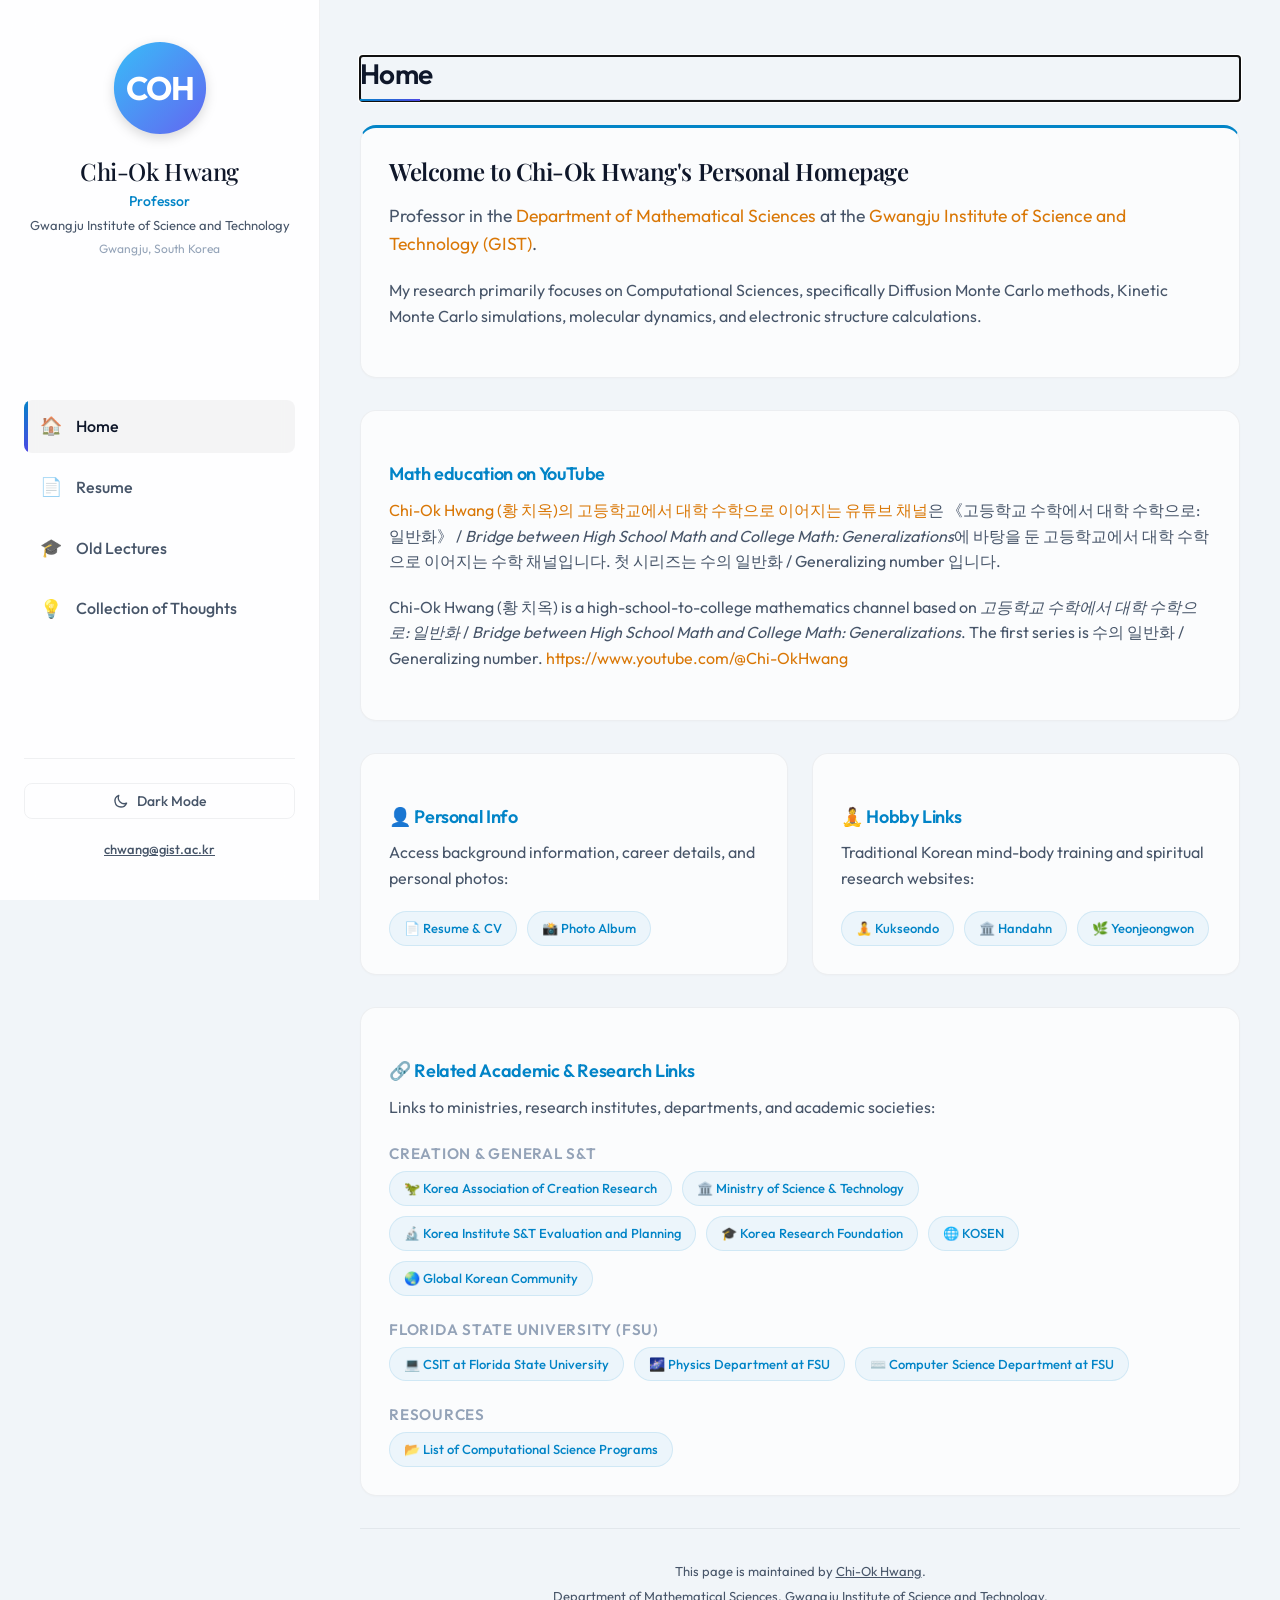
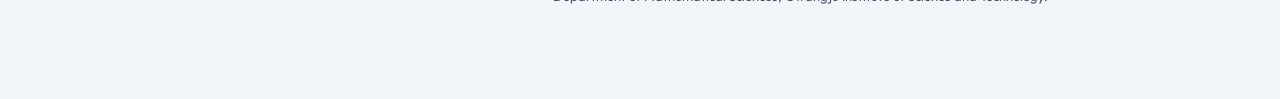
==== commit 0c4857f0: "Link the public math-education YouTube channel." ====
--- a/index.html
+++ b/index.html
@@ -5,6 +5,22 @@
   <meta name="viewport" content="width=device-width, initial-scale=1.0, viewport-fit=cover">
   <meta name="description" content="Personal Homepage of Chi-Ok Hwang, Professor in Department of Mathematical Sciences at Gwangju Institute of Science and Technology.">
   <title>Chi-Ok Hwang's Home Page</title>
+  <script type="application/ld+json">
+  {
+    "@context": "https://schema.org",
+    "@type": "Person",
+    "name": "Chi-Ok Hwang",
+    "alternateName": "황 치옥",
+    "url": "https://chwang45.github.io/",
+    "jobTitle": "Professor",
+    "affiliation": {
+      "@type": "CollegeOrUniversity",
+      "name": "Gwangju Institute of Science and Technology",
+      "department": "Department of Mathematical Sciences"
+    },
+    "sameAs": "https://www.youtube.com/@Chi-OkHwang"
+  }
+  </script>
   <!-- Google Fonts for premium typography -->
   <link rel="preconnect" href="https://fonts.googleapis.com">
   <link rel="preconnect" href="https://fonts.gstatic.com" crossorigin>
@@ -117,6 +133,22 @@
           </p>
           <p>
             My research primarily focuses on Computational Sciences, specifically Diffusion Monte Carlo methods, Kinetic Monte Carlo simulations, molecular dynamics, and electronic structure calculations.
+          </p>
+        </div>
+
+        <div class="card" style="margin-bottom: 2rem;">
+          <h3 class="card-title">Math education on YouTube</h3>
+          <p>
+            <a href="https://www.youtube.com/@Chi-OkHwang">Chi-Ok Hwang (황 치옥)의 고등학교에서 대학 수학으로 이어지는 유튜브 채널</a>은
+            《고등학교 수학에서 대학 수학으로: 일반화》 / <cite>Bridge between High School Math and College Math: Generalizations</cite>에 바탕을 둔 고등학교에서 대학 수학으로 이어지는 수학 채널입니다.
+            첫 시리즈는 수의 일반화 / Generalizing number 입니다.
+          </p>
+          <p>
+            Chi-Ok Hwang (황 치옥) is a high-school-to-college mathematics channel based on
+            <cite>고등학교 수학에서 대학 수학으로: 일반화</cite> /
+            <cite>Bridge between High School Math and College Math: Generalizations</cite>.
+            The first series is 수의 일반화 / Generalizing number.
+            <a href="https://www.youtube.com/@Chi-OkHwang">https://www.youtube.com/@Chi-OkHwang</a>
           </p>
         </div>
 
@@ -630,7 +662,7 @@
                   김환석·서보명·이용주·이창익·임소연·장진호·최원일·황치옥 공저, <a href="https://product.kyobobook.co.kr/detail/S000001959845" target="_blank" rel="noopener noreferrer">“포스트 휴머니즘과 문명의 전환: 새로운 인간은 가능한가?”</a>, 씨아이알 (2017년 12월 30일 출간)
                 </li>
                 <li data-year="2014" data-type="book">
-                  황치옥, <span class="pub-title">“과학과종교의시간과공간”</span>, 생각의힘 (2014년 9월 30일 출간)
+                  황치옥, <span class="pub-title">“과학과 종교의 시간과 공간”</span>, 생각의 힘 (2014년 9월 30일 출간)
                 </li>
               </ol>
 
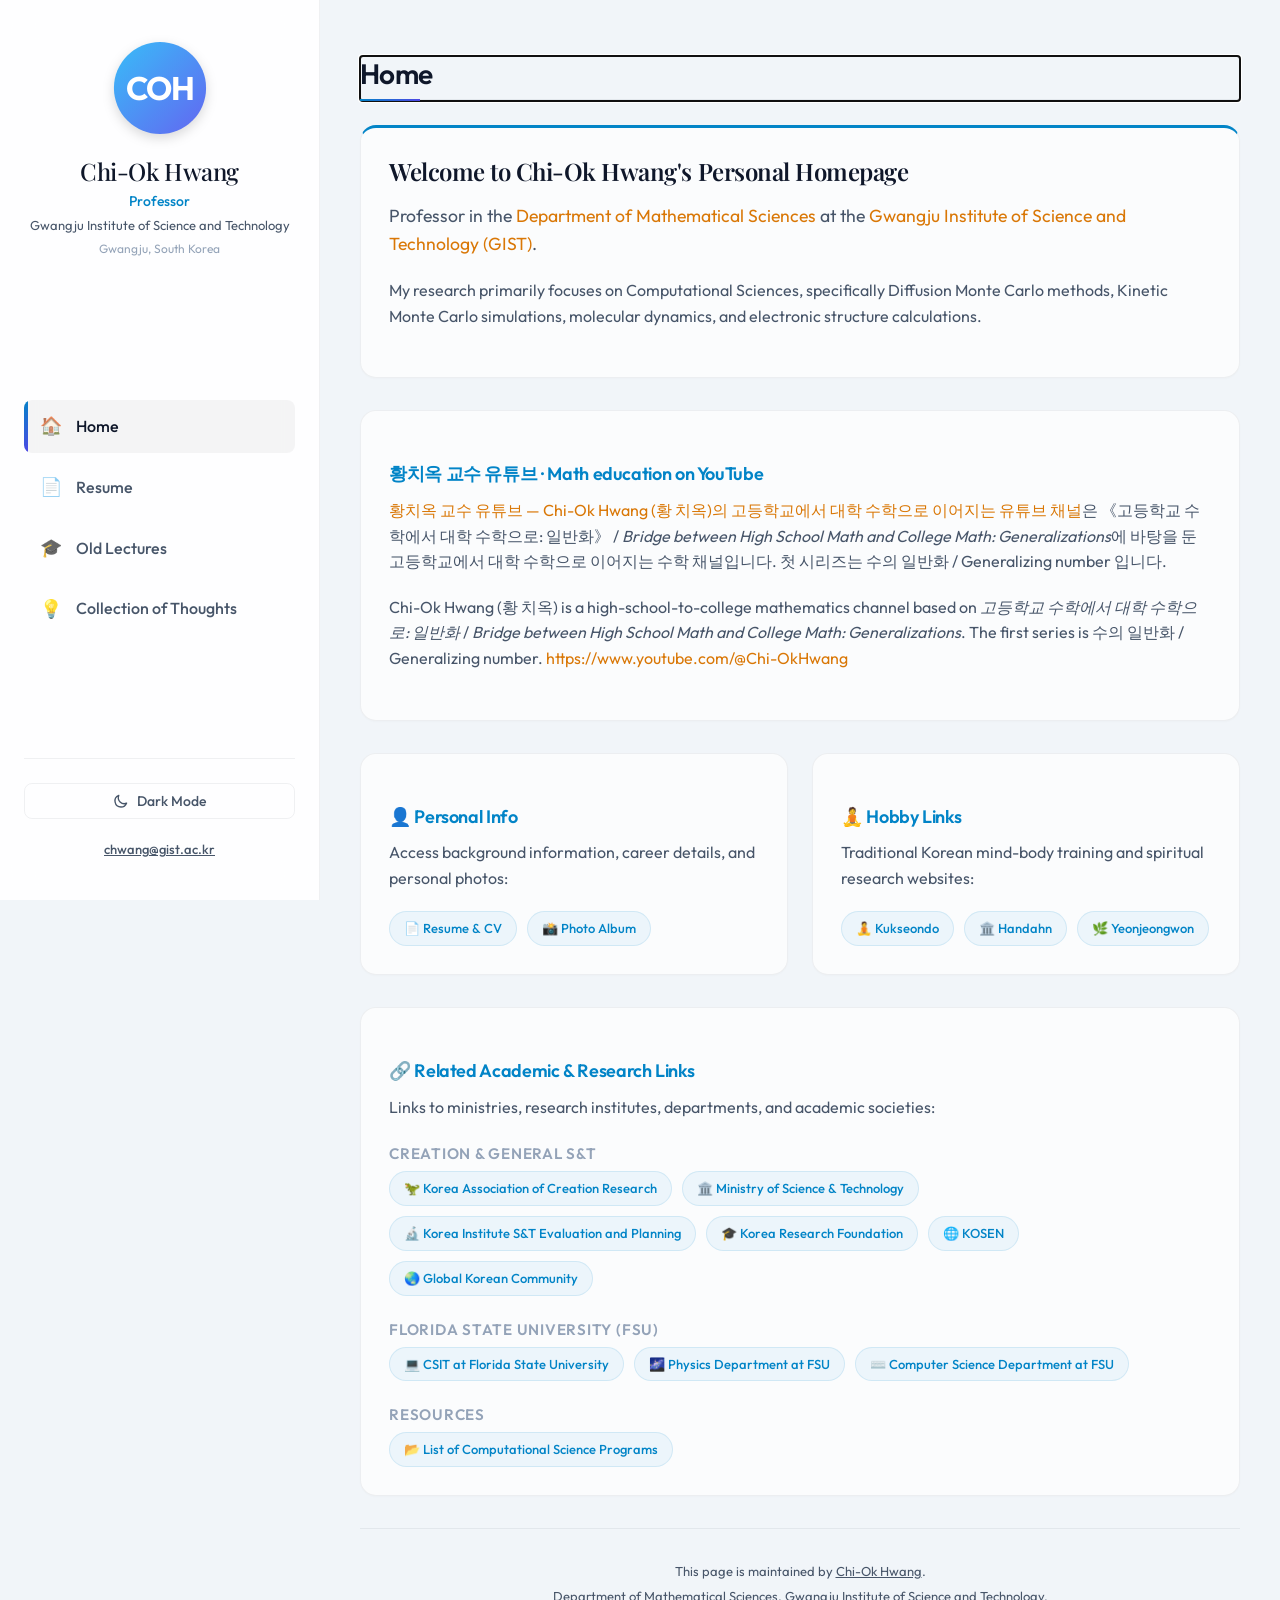
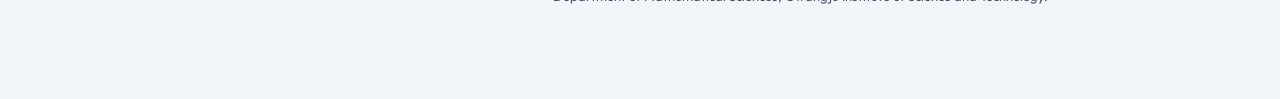
==== commit 31ef754c: "SEO: 황치옥 교수 유튜브 메타, JSON-LD, robots.txt, sitemap.xml" ====
--- a/index.html
+++ b/index.html
@@ -3,22 +3,23 @@
 <head>
   <meta charset="UTF-8">
   <meta name="viewport" content="width=device-width, initial-scale=1.0, viewport-fit=cover">
-  <meta name="description" content="Personal Homepage of Chi-Ok Hwang, Professor in Department of Mathematical Sciences at Gwangju Institute of Science and Technology.">
-  <title>Chi-Ok Hwang's Home Page</title>
+  <meta name="google-site-verification" content="tLqnOIK8v00q4qCZDEhz3idfYxoMxD_qVz8z0_kmC9Q" />
+  <meta name="description" content="황치옥 교수 유튜브와 개인 홈페이지. Chi-Ok Hwang, Professor, Department of Mathematical Sciences, GIST. YouTube: https://www.youtube.com/@Chi-OkHwang">
+  <title>황치옥 교수 유튜브 | Chi-Ok Hwang's Home Page</title>
   <script type="application/ld+json">
   {
     "@context": "https://schema.org",
     "@type": "Person",
-    "name": "Chi-Ok Hwang",
-    "alternateName": "황 치옥",
+    "name": "황치옥",
+    "alternateName": ["Chi-Ok Hwang", "황 치옥"],
     "url": "https://chwang45.github.io/",
-    "jobTitle": "Professor",
+    "jobTitle": "교수",
     "affiliation": {
       "@type": "CollegeOrUniversity",
       "name": "Gwangju Institute of Science and Technology",
       "department": "Department of Mathematical Sciences"
     },
-    "sameAs": "https://www.youtube.com/@Chi-OkHwang"
+    "sameAs": ["https://www.youtube.com/@Chi-OkHwang", "https://chwang45.github.io/"]
   }
   </script>
   <!-- Google Fonts for premium typography -->
@@ -137,9 +138,9 @@
         </div>
 
         <div class="card" style="margin-bottom: 2rem;">
-          <h3 class="card-title">Math education on YouTube</h3>
+          <h3 class="card-title">황치옥 교수 유튜브 · Math education on YouTube</h3>
           <p>
-            <a href="https://www.youtube.com/@Chi-OkHwang">Chi-Ok Hwang (황 치옥)의 고등학교에서 대학 수학으로 이어지는 유튜브 채널</a>은
+            <a href="https://www.youtube.com/@Chi-OkHwang">황치옥 교수 유튜브 — Chi-Ok Hwang (황 치옥)의 고등학교에서 대학 수학으로 이어지는 유튜브 채널</a>은
             《고등학교 수학에서 대학 수학으로: 일반화》 / <cite>Bridge between High School Math and College Math: Generalizations</cite>에 바탕을 둔 고등학교에서 대학 수학으로 이어지는 수학 채널입니다.
             첫 시리즈는 수의 일반화 / Generalizing number 입니다.
           </p>
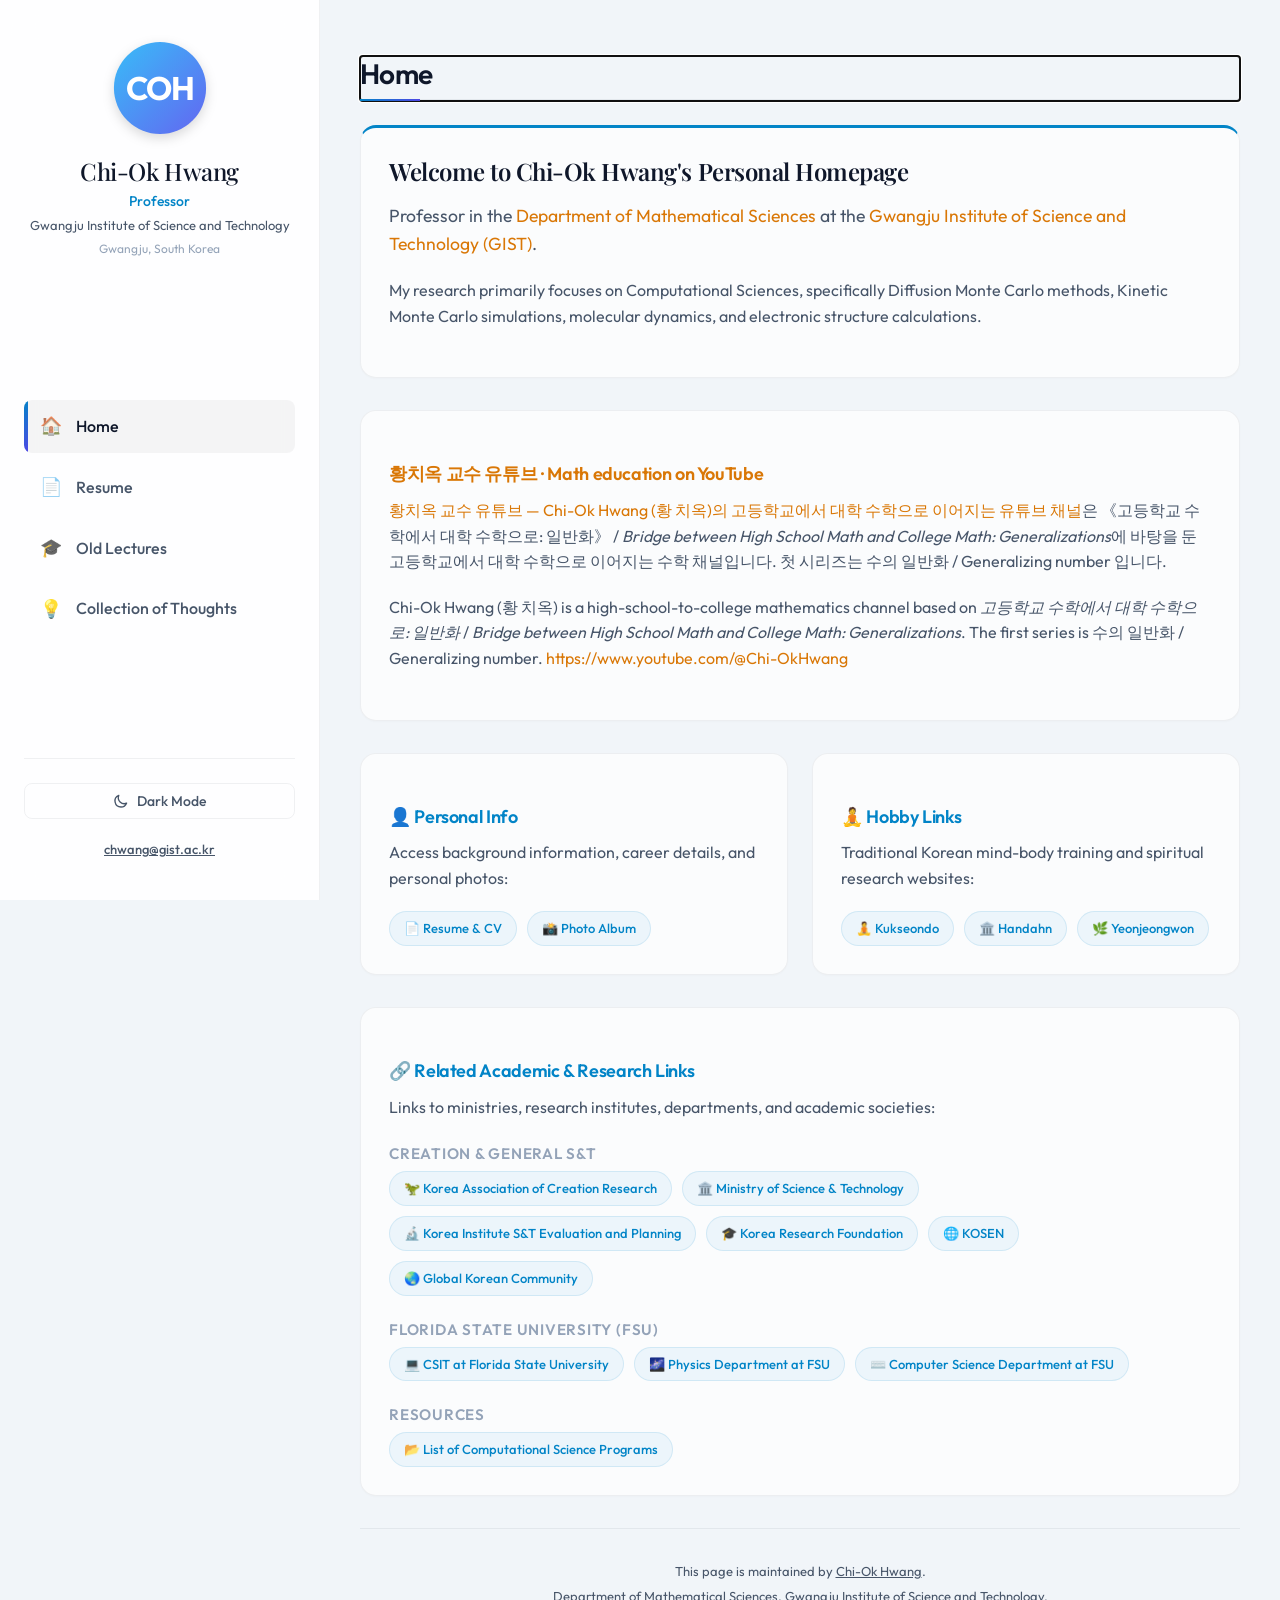
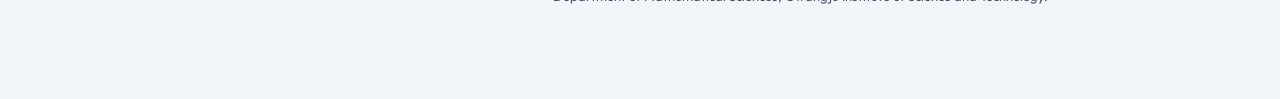
==== commit f7d5f6a2: "Link the YouTube heading on the homepage to the channel." ====
--- a/index.html
+++ b/index.html
@@ -138,7 +138,7 @@
         </div>
 
         <div class="card" style="margin-bottom: 2rem;">
-          <h3 class="card-title">황치옥 교수 유튜브 · Math education on YouTube</h3>
+          <h3 class="card-title"><a href="https://www.youtube.com/@Chi-OkHwang" target="_blank" rel="noopener noreferrer">황치옥 교수 유튜브 · Math education on YouTube</a></h3>
           <p>
             <a href="https://www.youtube.com/@Chi-OkHwang">황치옥 교수 유튜브 — Chi-Ok Hwang (황 치옥)의 고등학교에서 대학 수학으로 이어지는 유튜브 채널</a>은
             《고등학교 수학에서 대학 수학으로: 일반화》 / <cite>Bridge between High School Math and College Math: Generalizations</cite>에 바탕을 둔 고등학교에서 대학 수학으로 이어지는 수학 채널입니다.
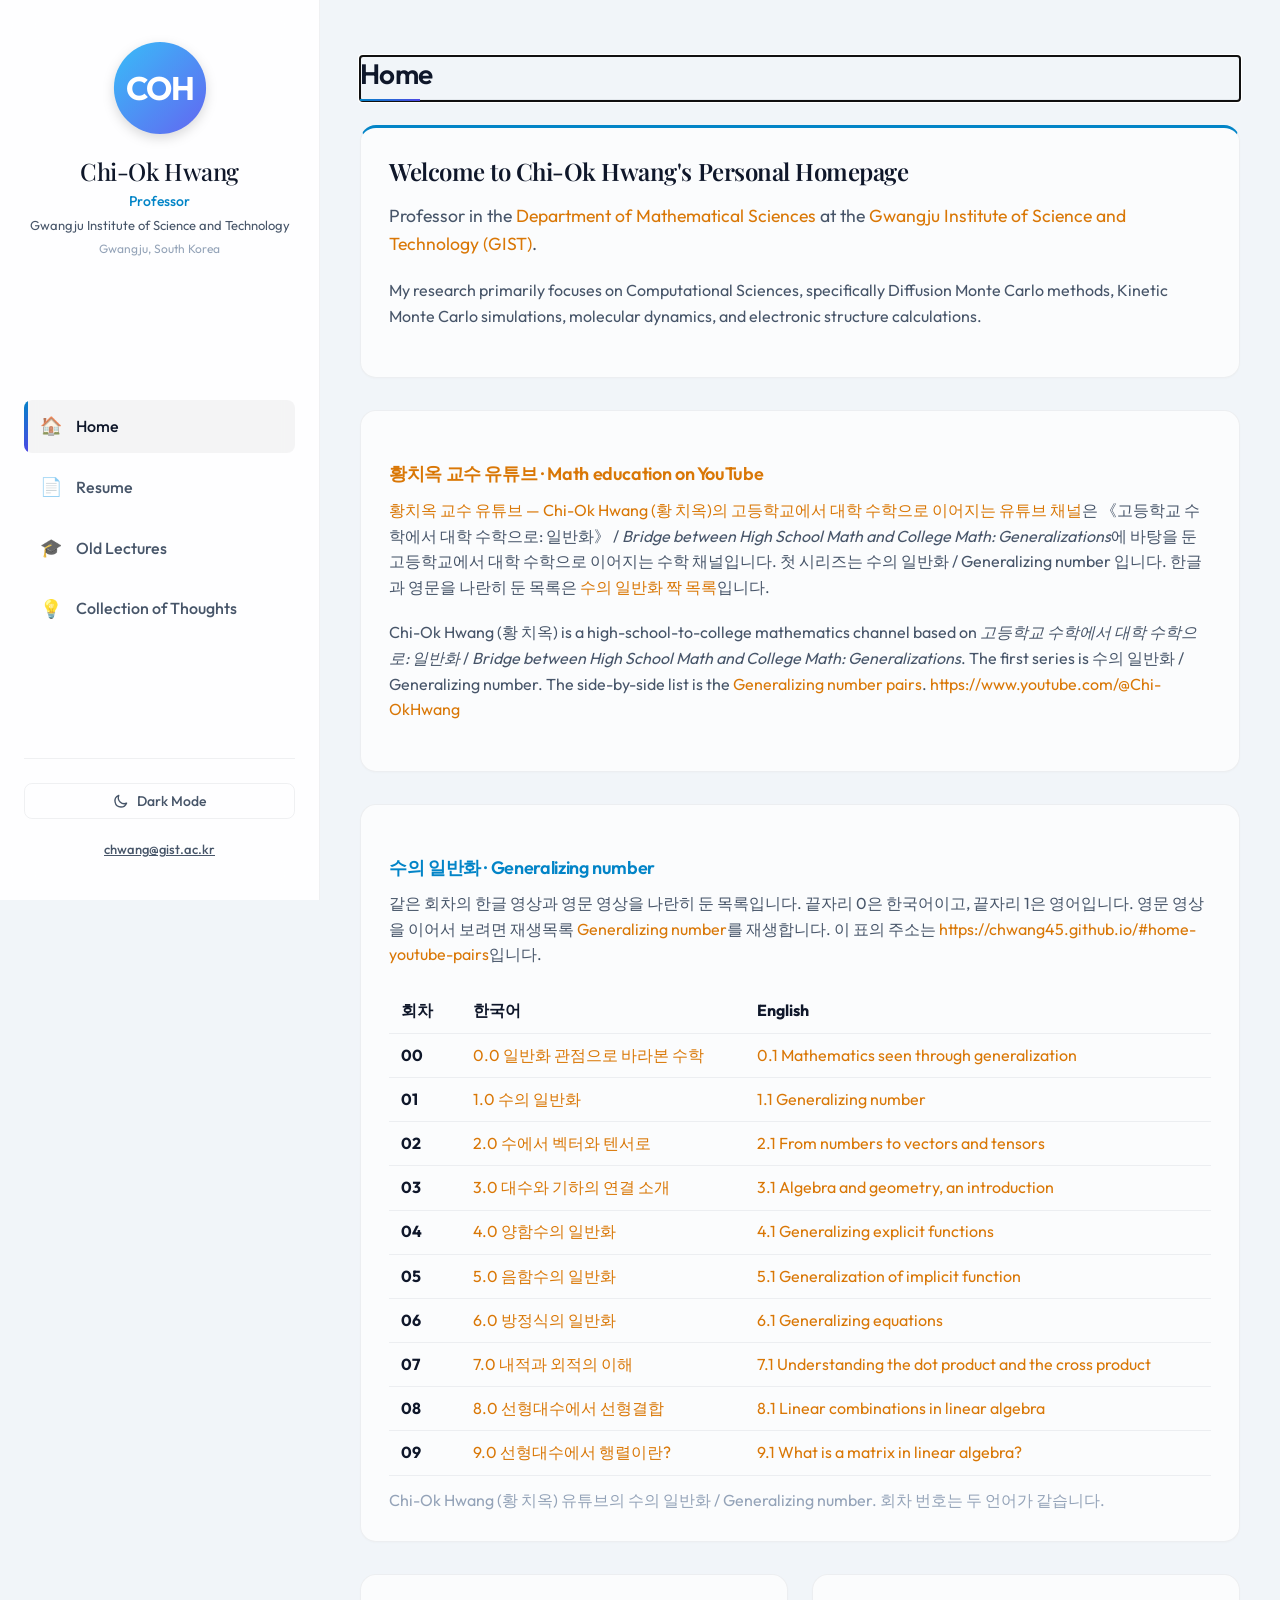
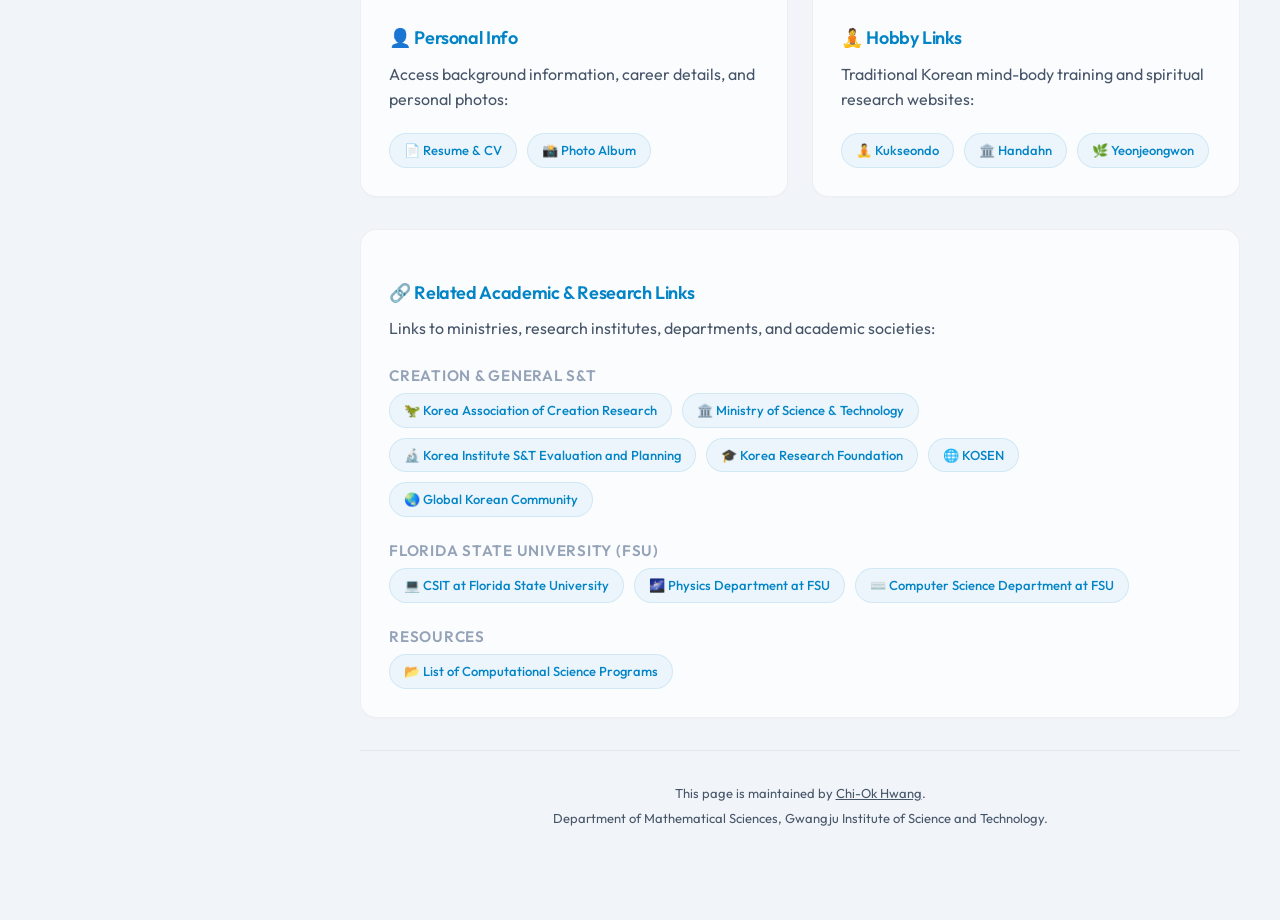
==== commit 8829ff0e: "Add the bilingual YouTube lecture pair table on the home page." ====
--- a/index.html
+++ b/index.html
@@ -143,14 +143,94 @@
             <a href="https://www.youtube.com/@Chi-OkHwang">황치옥 교수 유튜브 — Chi-Ok Hwang (황 치옥)의 고등학교에서 대학 수학으로 이어지는 유튜브 채널</a>은
             《고등학교 수학에서 대학 수학으로: 일반화》 / <cite>Bridge between High School Math and College Math: Generalizations</cite>에 바탕을 둔 고등학교에서 대학 수학으로 이어지는 수학 채널입니다.
             첫 시리즈는 수의 일반화 / Generalizing number 입니다.
+            한글과 영문을 나란히 둔 목록은 <a href="#home-youtube-pairs">수의 일반화 짝 목록</a>입니다.
           </p>
           <p>
             Chi-Ok Hwang (황 치옥) is a high-school-to-college mathematics channel based on
             <cite>고등학교 수학에서 대학 수학으로: 일반화</cite> /
             <cite>Bridge between High School Math and College Math: Generalizations</cite>.
             The first series is 수의 일반화 / Generalizing number.
+            The side-by-side list is the <a href="#home-youtube-pairs">Generalizing number pairs</a>.
             <a href="https://www.youtube.com/@Chi-OkHwang">https://www.youtube.com/@Chi-OkHwang</a>
           </p>
+        </div>
+
+        <div class="card" id="home-youtube-pairs" style="margin-bottom: 2rem;">
+          <h3 class="card-title">수의 일반화 · Generalizing number</h3>
+          <p>
+            같은 회차의 한글 영상과 영문 영상을 나란히 둔 목록입니다.
+            끝자리 0은 한국어이고, 끝자리 1은 영어입니다.
+            영문 영상을 이어서 보려면 재생목록
+            <a href="https://www.youtube.com/playlist?list=PLJUxmALApDwQ" target="_blank" rel="noopener noreferrer">Generalizing number</a>를 재생합니다.
+            이 표의 주소는
+            <a href="https://chwang45.github.io/#home-youtube-pairs">https://chwang45.github.io/#home-youtube-pairs</a>입니다.
+          </p>
+          <div style="overflow-x: auto;">
+            <table style="width: 100%; border-collapse: collapse; min-width: 40rem;">
+              <caption style="caption-side: bottom; text-align: left; padding-top: 0.75rem; color: var(--text-muted);">
+                Chi-Ok Hwang (황 치옥) 유튜브의 수의 일반화 / Generalizing number. 회차 번호는 두 언어가 같습니다.
+              </caption>
+              <thead>
+                <tr>
+                  <th scope="col" style="text-align: left; padding: 0.6rem 0.75rem; border-bottom: 1px solid var(--border-color); width: 4.5rem;">회차</th>
+                  <th scope="col" style="text-align: left; padding: 0.6rem 0.75rem; border-bottom: 1px solid var(--border-color);">한국어</th>
+                  <th scope="col" style="text-align: left; padding: 0.6rem 0.75rem; border-bottom: 1px solid var(--border-color);">English</th>
+                </tr>
+              </thead>
+              <tbody>
+                <tr>
+                  <th scope="row" style="text-align: left; padding: 0.55rem 0.75rem; border-bottom: 1px solid var(--border-color);">00</th>
+                  <td style="padding: 0.55rem 0.75rem; border-bottom: 1px solid var(--border-color);"><a href="https://www.youtube.com/watch?v=Qkdyaxmi9X8" target="_blank" rel="noopener noreferrer">0.0 일반화 관점으로 바라본 수학</a></td>
+                  <td style="padding: 0.55rem 0.75rem; border-bottom: 1px solid var(--border-color);"><a href="https://www.youtube.com/watch?v=kQdoRpZCWxk" target="_blank" rel="noopener noreferrer">0.1 Mathematics seen through generalization</a></td>
+                </tr>
+                <tr>
+                  <th scope="row" style="text-align: left; padding: 0.55rem 0.75rem; border-bottom: 1px solid var(--border-color);">01</th>
+                  <td style="padding: 0.55rem 0.75rem; border-bottom: 1px solid var(--border-color);"><a href="https://www.youtube.com/watch?v=5zsF62vrXf0" target="_blank" rel="noopener noreferrer">1.0 수의 일반화</a></td>
+                  <td style="padding: 0.55rem 0.75rem; border-bottom: 1px solid var(--border-color);"><a href="https://www.youtube.com/watch?v=nxRdacsiV-E" target="_blank" rel="noopener noreferrer">1.1 Generalizing number</a></td>
+                </tr>
+                <tr>
+                  <th scope="row" style="text-align: left; padding: 0.55rem 0.75rem; border-bottom: 1px solid var(--border-color);">02</th>
+                  <td style="padding: 0.55rem 0.75rem; border-bottom: 1px solid var(--border-color);"><a href="https://www.youtube.com/watch?v=qNlrIeNURsg" target="_blank" rel="noopener noreferrer">2.0 수에서 벡터와 텐서로</a></td>
+                  <td style="padding: 0.55rem 0.75rem; border-bottom: 1px solid var(--border-color);"><a href="https://www.youtube.com/watch?v=fQ34xRdArkQ" target="_blank" rel="noopener noreferrer">2.1 From numbers to vectors and tensors</a></td>
+                </tr>
+                <tr>
+                  <th scope="row" style="text-align: left; padding: 0.55rem 0.75rem; border-bottom: 1px solid var(--border-color);">03</th>
+                  <td style="padding: 0.55rem 0.75rem; border-bottom: 1px solid var(--border-color);"><a href="https://www.youtube.com/watch?v=Ghke5QOW6lE" target="_blank" rel="noopener noreferrer">3.0 대수와 기하의 연결 소개</a></td>
+                  <td style="padding: 0.55rem 0.75rem; border-bottom: 1px solid var(--border-color);"><a href="https://www.youtube.com/watch?v=TD4zzyeicMI" target="_blank" rel="noopener noreferrer">3.1 Algebra and geometry, an introduction</a></td>
+                </tr>
+                <tr>
+                  <th scope="row" style="text-align: left; padding: 0.55rem 0.75rem; border-bottom: 1px solid var(--border-color);">04</th>
+                  <td style="padding: 0.55rem 0.75rem; border-bottom: 1px solid var(--border-color);"><a href="https://www.youtube.com/watch?v=lDWBxatK7FY" target="_blank" rel="noopener noreferrer">4.0 양함수의 일반화</a></td>
+                  <td style="padding: 0.55rem 0.75rem; border-bottom: 1px solid var(--border-color);"><a href="https://www.youtube.com/watch?v=PH1-QU7mVZQ" target="_blank" rel="noopener noreferrer">4.1 Generalizing explicit functions</a></td>
+                </tr>
+                <tr>
+                  <th scope="row" style="text-align: left; padding: 0.55rem 0.75rem; border-bottom: 1px solid var(--border-color);">05</th>
+                  <td style="padding: 0.55rem 0.75rem; border-bottom: 1px solid var(--border-color);"><a href="https://www.youtube.com/watch?v=Dn7jFih5B8c" target="_blank" rel="noopener noreferrer">5.0 음함수의 일반화</a></td>
+                  <td style="padding: 0.55rem 0.75rem; border-bottom: 1px solid var(--border-color);"><a href="https://www.youtube.com/watch?v=sViGkVzKFEU" target="_blank" rel="noopener noreferrer">5.1 Generalization of implicit function</a></td>
+                </tr>
+                <tr>
+                  <th scope="row" style="text-align: left; padding: 0.55rem 0.75rem; border-bottom: 1px solid var(--border-color);">06</th>
+                  <td style="padding: 0.55rem 0.75rem; border-bottom: 1px solid var(--border-color);"><a href="https://www.youtube.com/watch?v=mP_MGcHC_s4" target="_blank" rel="noopener noreferrer">6.0 방정식의 일반화</a></td>
+                  <td style="padding: 0.55rem 0.75rem; border-bottom: 1px solid var(--border-color);"><a href="https://www.youtube.com/watch?v=YT06uR5AJ8s" target="_blank" rel="noopener noreferrer">6.1 Generalizing equations</a></td>
+                </tr>
+                <tr>
+                  <th scope="row" style="text-align: left; padding: 0.55rem 0.75rem; border-bottom: 1px solid var(--border-color);">07</th>
+                  <td style="padding: 0.55rem 0.75rem; border-bottom: 1px solid var(--border-color);"><a href="https://www.youtube.com/watch?v=tHFEQqMQ2BY" target="_blank" rel="noopener noreferrer">7.0 내적과 외적의 이해</a></td>
+                  <td style="padding: 0.55rem 0.75rem; border-bottom: 1px solid var(--border-color);"><a href="https://www.youtube.com/watch?v=q1qQCuauO6Y" target="_blank" rel="noopener noreferrer">7.1 Understanding the dot product and the cross product</a></td>
+                </tr>
+                <tr>
+                  <th scope="row" style="text-align: left; padding: 0.55rem 0.75rem; border-bottom: 1px solid var(--border-color);">08</th>
+                  <td style="padding: 0.55rem 0.75rem; border-bottom: 1px solid var(--border-color);"><a href="https://www.youtube.com/watch?v=P0yc82E_68k" target="_blank" rel="noopener noreferrer">8.0 선형대수에서 선형결합</a></td>
+                  <td style="padding: 0.55rem 0.75rem; border-bottom: 1px solid var(--border-color);"><a href="https://www.youtube.com/watch?v=t_3fcAfvTkE" target="_blank" rel="noopener noreferrer">8.1 Linear combinations in linear algebra</a></td>
+                </tr>
+                <tr>
+                  <th scope="row" style="text-align: left; padding: 0.55rem 0.75rem; border-bottom: 1px solid var(--border-color);">09</th>
+                  <td style="padding: 0.55rem 0.75rem; border-bottom: 1px solid var(--border-color);"><a href="https://www.youtube.com/watch?v=pFwQZPesBNc" target="_blank" rel="noopener noreferrer">9.0 선형대수에서 행렬이란?</a></td>
+                  <td style="padding: 0.55rem 0.75rem; border-bottom: 1px solid var(--border-color);"><a href="https://www.youtube.com/watch?v=kdSCI9MSj5s" target="_blank" rel="noopener noreferrer">9.1 What is a matrix in linear algebra?</a></td>
+                </tr>
+              </tbody>
+            </table>
+          </div>
         </div>
 
         <div class="card-grid-2">
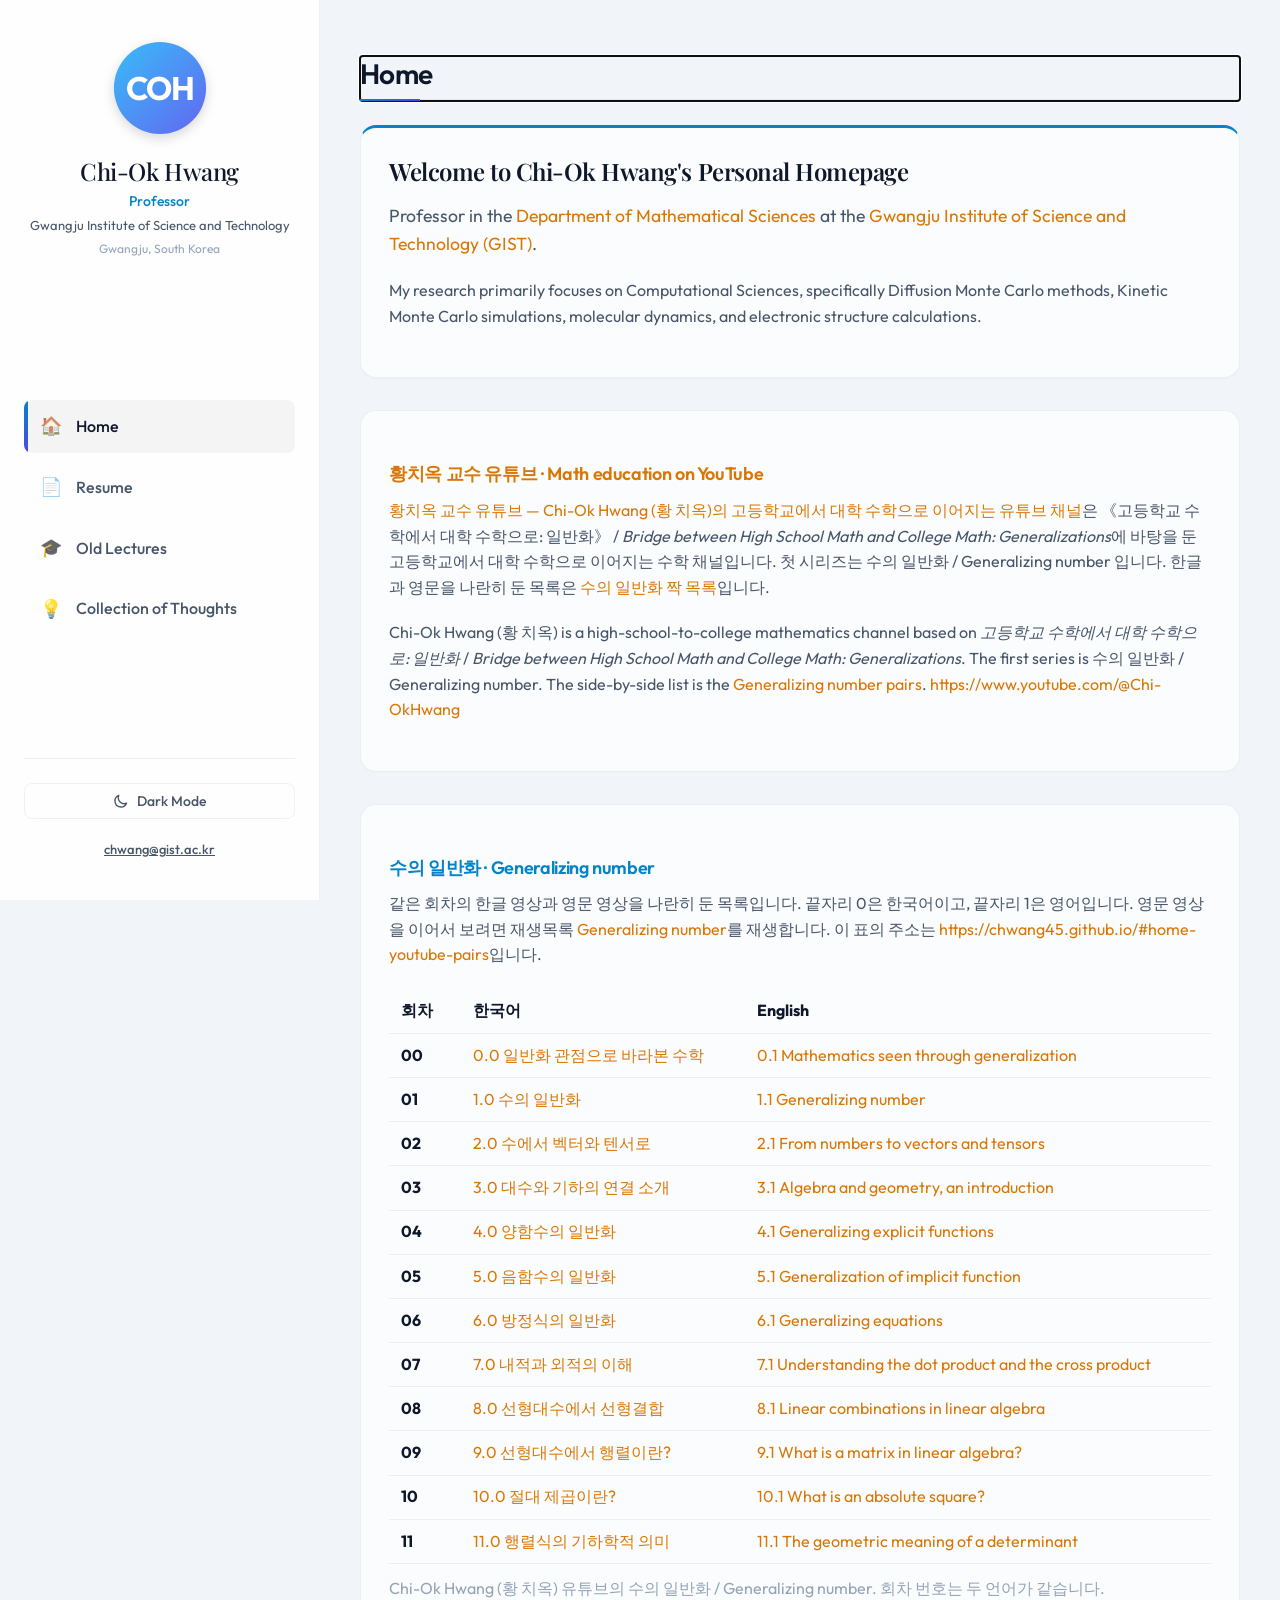
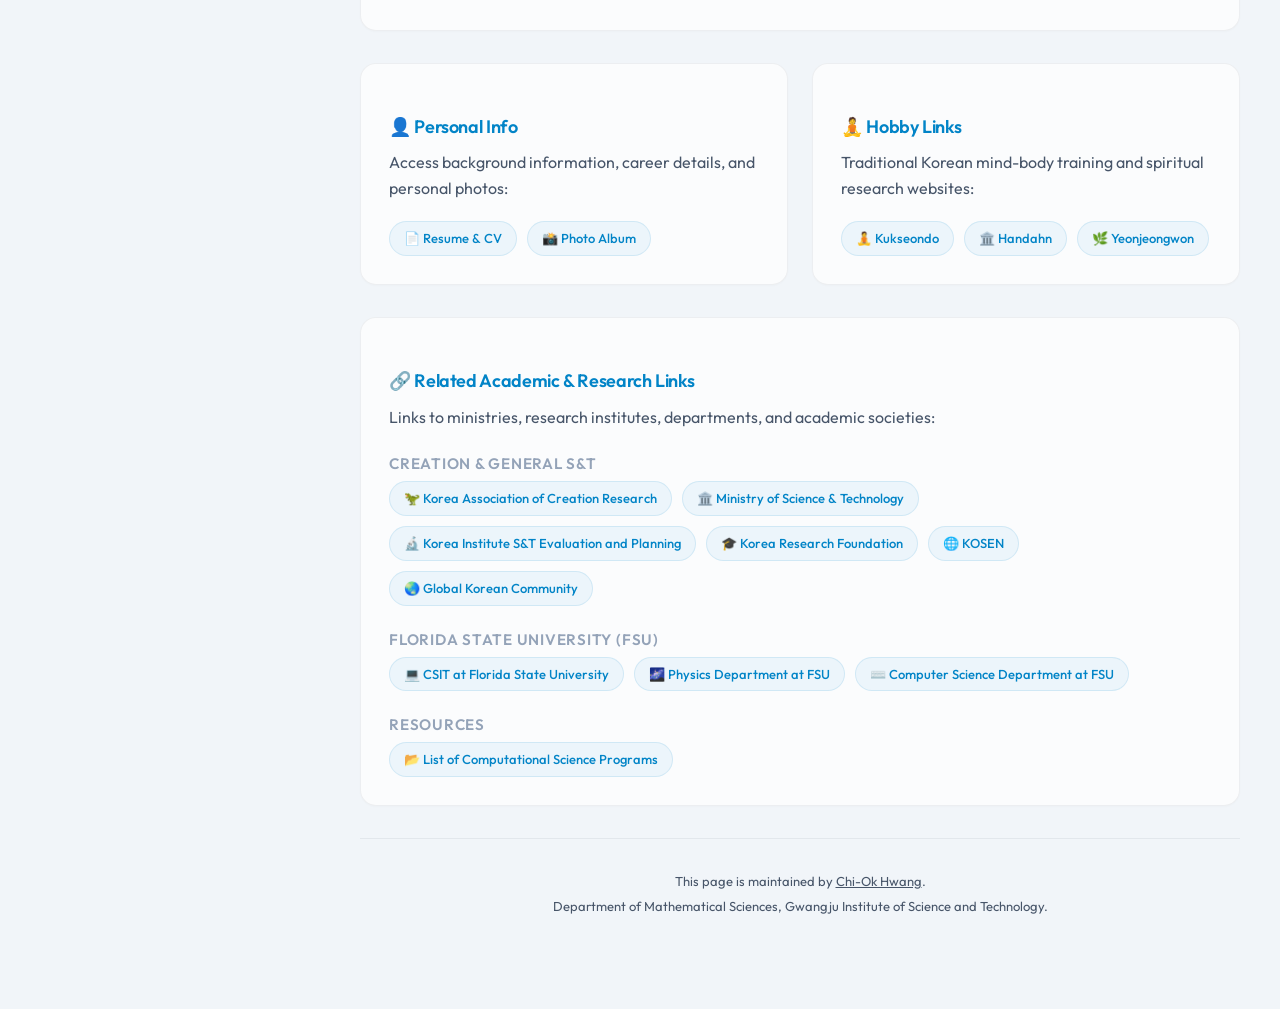
==== commit 86230741: "Add lectures 10 and 11 to the bilingual YouTube pair table." ====
--- a/index.html
+++ b/index.html
@@ -228,6 +228,16 @@
                   <td style="padding: 0.55rem 0.75rem; border-bottom: 1px solid var(--border-color);"><a href="https://www.youtube.com/watch?v=pFwQZPesBNc" target="_blank" rel="noopener noreferrer">9.0 선형대수에서 행렬이란?</a></td>
                   <td style="padding: 0.55rem 0.75rem; border-bottom: 1px solid var(--border-color);"><a href="https://www.youtube.com/watch?v=kdSCI9MSj5s" target="_blank" rel="noopener noreferrer">9.1 What is a matrix in linear algebra?</a></td>
                 </tr>
+                <tr>
+                  <th scope="row" style="text-align: left; padding: 0.55rem 0.75rem; border-bottom: 1px solid var(--border-color);">10</th>
+                  <td style="padding: 0.55rem 0.75rem; border-bottom: 1px solid var(--border-color);"><a href="https://www.youtube.com/watch?v=bkohCavgO-s" target="_blank" rel="noopener noreferrer">10.0 절대 제곱이란?</a></td>
+                  <td style="padding: 0.55rem 0.75rem; border-bottom: 1px solid var(--border-color);"><a href="https://www.youtube.com/watch?v=xnSvQyhf1i8" target="_blank" rel="noopener noreferrer">10.1 What is an absolute square?</a></td>
+                </tr>
+                <tr>
+                  <th scope="row" style="text-align: left; padding: 0.55rem 0.75rem; border-bottom: 1px solid var(--border-color);">11</th>
+                  <td style="padding: 0.55rem 0.75rem; border-bottom: 1px solid var(--border-color);"><a href="https://www.youtube.com/watch?v=zN94BMdDR8k" target="_blank" rel="noopener noreferrer">11.0 행렬식의 기하학적 의미</a></td>
+                  <td style="padding: 0.55rem 0.75rem; border-bottom: 1px solid var(--border-color);"><a href="https://www.youtube.com/watch?v=wYH4bCEvLL4" target="_blank" rel="noopener noreferrer">11.1 The geometric meaning of a determinant</a></td>
+                </tr>
               </tbody>
             </table>
           </div>
